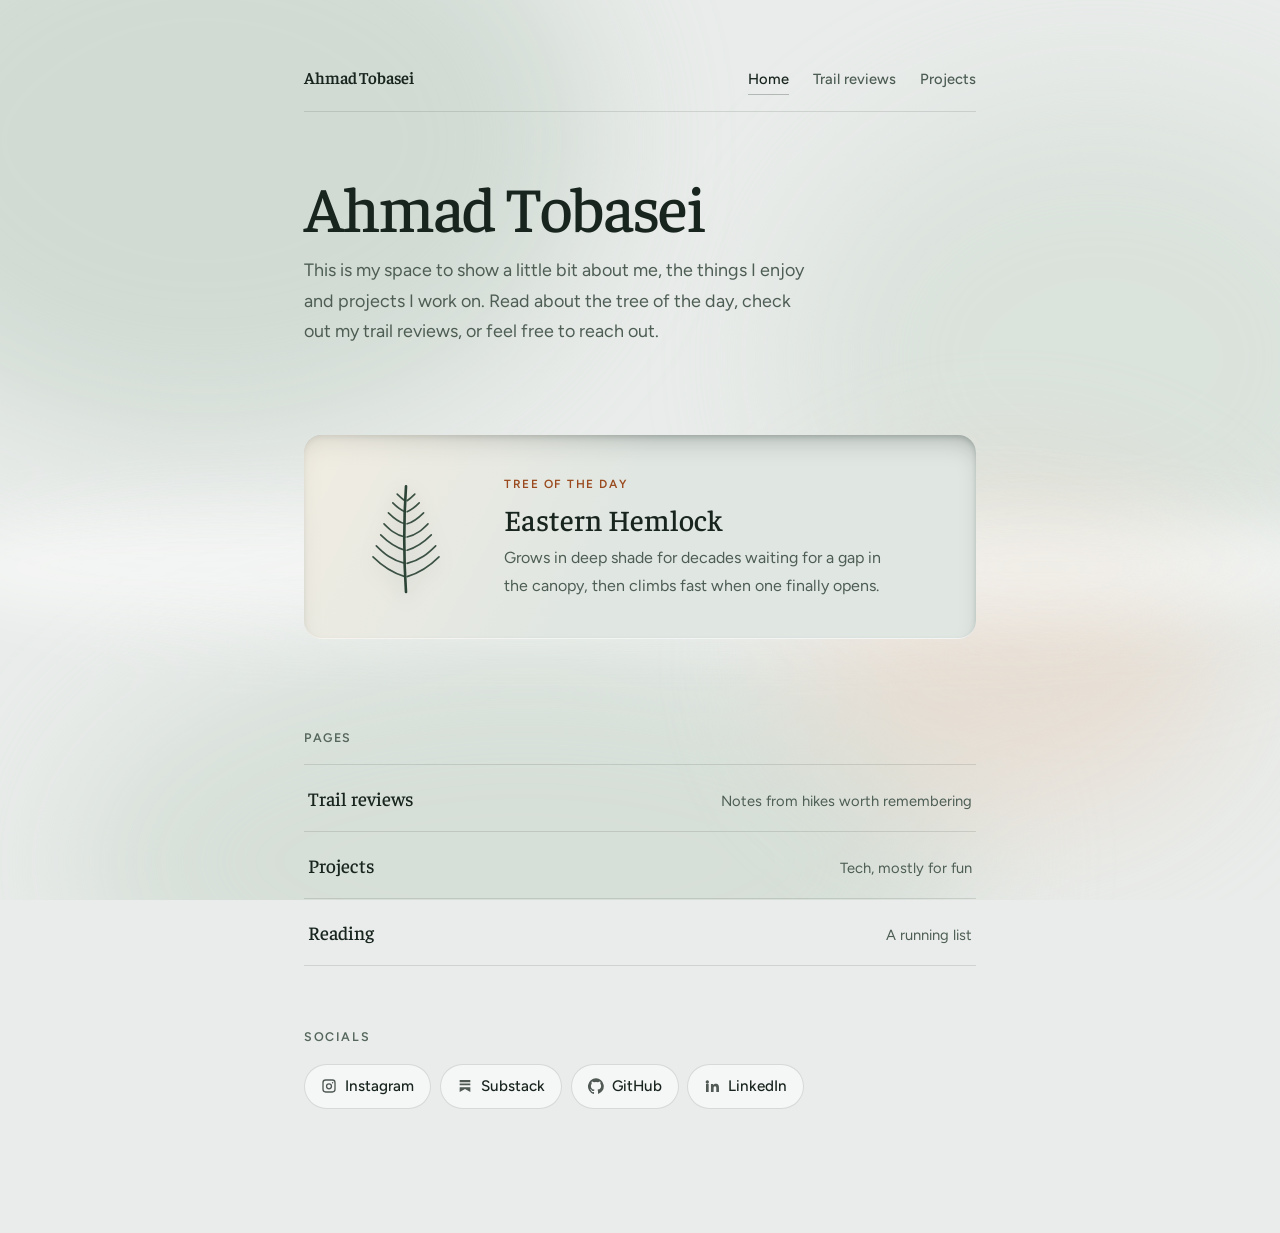
==== index.html @ 042722ea "basic structure" ====
<!DOCTYPE html>
<html lang="en">
<head>
  <meta charset="UTF-8">
  <meta name="viewport" content="width=device-width, initial-scale=1.0">
  <title>Ahmad Tobasei</title>
  <link rel="preconnect" href="https://fonts.googleapis.com">
  <link rel="preconnect" href="https://fonts.gstatic.com" crossorigin>
  <link href="https://fonts.googleapis.com/css2?family=Faustina:ital,wght@0,400;0,500;0,600;1,400&family=Figtree:wght@400;500;600&display=swap" rel="stylesheet">
  <link rel="stylesheet" href="style.css">
</head>
<!-- body class drives the current-page marker in the shared nav -->
<body class="page-home">

<!-- Atmosphere: the site's ground texture. Present on every page. -->
<div class="air" aria-hidden="true">
  <span class="w1"></span><span class="w2"></span><span class="w3"></span><span class="w4"></span>
  <span class="band"></span>
</div>

<div class="page">

  <!-- ==========================================================================
       SHARED SITE HEADER — keep in sync across pages if edited.
       This exact block also appears in trails.html and projects.html. It never
       needs to differ between pages: the current page is marked by the <body>
       class (page-home / page-trails / page-projects), not by editing here.
       ========================================================================== -->
  <header class="site-header">
    <a class="site-name" href="index.html">Ahmad Tobasei</a>
    <nav class="site-nav" aria-label="Main">
      <a href="index.html">Home</a>
      <a href="trails.html">Trail reviews</a>
      <a href="projects.html">Projects</a>
    </nav>
  </header>
  <!-- ===================== end shared site header ===================== -->

  <main>

    <!-- ===== PAGE HEADING + BIO ===== -->
    <div class="page-head">
      <h1>Ahmad Tobasei</h1>
      <!-- TODO: replace with your real bio -->
      <p class="lede">This is my space to show a little bit about me, the things I
        enjoy and projects I work on. Read about the tree of the day, check out my
        trail reviews, or feel free to reach out.</p>
    </div>

    <!-- ==========================================================================
         TREE OF THE DAY — the site's one recessed centrepiece.
         See "THE DEPTH RULE" at the top of style.css before changing this.
         ========================================================================== -->
    <section class="feature" aria-labelledby="tree-of-the-day">
      <div class="well">
        <!-- TODO: swap the frond artwork + name + note daily -->
        <svg class="well-object" viewBox="0 0 120 120" role="img" aria-label="Hemlock frond">
          <g stroke="#2c4436" stroke-linecap="round" fill="none">
            <path d="M60 110 C58 80 58 44 60 14" stroke-width="2.4"/>
            <g stroke-width="1.5" opacity=".92">
              <path d="M59 96 C46 92 38 86 30 78"/><path d="M61 96 C74 92 82 86 90 78"/>
              <path d="M59 84 C47 81 40 75 33 68"/><path d="M61 84 C73 81 80 75 87 68"/>
              <path d="M59 72 C49 69 43 64 37 58"/><path d="M61 72 C71 69 77 64 83 58"/>
              <path d="M59 60 C50 58 45 53 40 48"/><path d="M61 60 C70 58 75 53 80 48"/>
              <path d="M59 48 C52 46 48 42 44 38"/><path d="M61 48 C68 46 72 42 76 38"/>
              <path d="M59 37 C54 35 51 32 48 29"/><path d="M61 37 C66 35 69 32 72 29"/>
              <path d="M59 27 C56 25 54 23 52 21"/><path d="M61 27 C64 25 66 23 68 21"/>
            </g>
          </g>
        </svg>
        <div class="well-copy">
          <p class="feature-label">Tree of the day</p>
          <h2 class="feature-name" id="tree-of-the-day">Eastern Hemlock</h2>
          <p class="feature-note">Grows in deep shade for decades waiting for a gap
            in the canopy, then climbs fast when one finally opens.</p>
        </div>
      </div>
    </section>

    <!-- ===== PAGES ===== -->
    <section class="block">
      <h2 class="section-label">Pages</h2>
      <ul class="rows">
        <li><a href="trails.html"><span class="t">Trail reviews</span><span class="d">Notes from hikes worth remembering</span></a></li>
        <li><a href="projects.html"><span class="t">Projects</span><span class="d">Tech, mostly for fun</span></a></li>
        <li><a href="#"><span class="t">Reading</span><span class="d">A running list</span></a></li>
      </ul>
    </section>

    <!-- ===== SOCIALS ===== -->
    <section class="block">
      <h2 class="section-label">Socials</h2>
      <ul class="socials">
        <li><a href="https://www.instagram.com/ahmadtobasei/?hl=en" target="_blank" rel="noopener"><svg viewBox="0 0 24 24" aria-hidden="true"><path d="M7 2h10a5 5 0 0 1 5 5v10a5 5 0 0 1-5 5H7a5 5 0 0 1-5-5V7a5 5 0 0 1 5-5Zm0 2a3 3 0 0 0-3 3v10a3 3 0 0 0 3 3h10a3 3 0 0 0 3-3V7a3 3 0 0 0-3-3H7Zm5 3.8a4.7 4.7 0 1 1 0 9.4 4.7 4.7 0 0 1 0-9.4Zm0 2a2.7 2.7 0 1 0 0 5.4 2.7 2.7 0 0 0 0-5.4ZM17.4 6a1.1 1.1 0 1 1 0 2.2 1.1 1.1 0 0 1 0-2.2Z"/></svg>Instagram</a></li>
        <li><a href="https://substack.com/@ahmad288961" target="_blank" rel="noopener"><svg viewBox="0 0 24 24" aria-hidden="true"><path d="M4 3h16v3.2H4V3Zm0 5.4h16V11H4V8.4Zm0 5.4h16v7.2L12 16.4 4 21V13.8Z"/></svg>Substack</a></li>
        <li><a href="https://github.com/atobasei" target="_blank" rel="noopener"><svg viewBox="0 0 24 24" aria-hidden="true"><path d="M12 .5a12 12 0 0 0-3.79 23.39c.6.11.82-.26.82-.58v-2.17c-3.34.73-4.04-1.61-4.04-1.61-.55-1.39-1.34-1.76-1.34-1.76-1.09-.75.08-.73.08-.73 1.21.08 1.84 1.24 1.84 1.24 1.07 1.84 2.81 1.31 3.5 1 .11-.78.42-1.31.76-1.61-2.67-.3-5.47-1.33-5.47-5.93 0-1.31.47-2.38 1.24-3.22-.12-.3-.54-1.53.12-3.19 0 0 1.01-.32 3.3 1.23a11.5 11.5 0 0 1 6 0c2.29-1.55 3.3-1.23 3.3-1.23.66 1.66.24 2.89.12 3.19.77.84 1.24 1.91 1.24 3.22 0 4.61-2.81 5.63-5.49 5.92.43.37.81 1.1.81 2.22v3.29c0 .32.22.7.83.58A12 12 0 0 0 12 .5Z"/></svg>GitHub</a></li>
        <li><a href="https://www.linkedin.com/in/ahmad-tobasei-6745a3263/" target="_blank" rel="noopener"><svg viewBox="0 0 24 24" aria-hidden="true"><path d="M4.98 3.5a2.5 2.5 0 1 1 0 5 2.5 2.5 0 0 1 0-5ZM3 9h4v12H3V9Zm7 0h3.83v1.64h.05c.53-1 1.83-2.06 3.77-2.06 4.03 0 4.78 2.65 4.78 6.1V21h-4v-5.6c0-1.34-.02-3.06-1.86-3.06-1.87 0-2.16 1.46-2.16 2.96V21h-4V9Z"/></svg>LinkedIn</a></li>
      </ul>
    </section>

  </main>
</div>

<!-- Home-page script slot. Currently empty; this is where the daily
     tree-of-the-day rotation will live. -->
<script src="script.js"></script>
</body>
</html>
---- style.css ----
/* ==========================================================================
   AHMAD TOBASEI — SITE STYLESHEET
   One shared stylesheet for every page (index, trails, projects). Plain CSS,
   no build step; the tokens in :root are the single source of truth.

   Contents
     1.  Design tokens (:root)
     2.  Reset + base
     3.  Atmosphere — the drifting washes behind every page
     4.  Shared site header / nav
     5.  Page shell + typography
     6.  THE WELL — the recessed centrepiece (signature technique)
     7.  Link rows (home page "Pages" list)
     8.  Social pills
     9.  Card grid — trail + project cards
     10. Tags
   ==========================================================================

   ── THE DEPTH RULE ────────────────────────────────────────────────────────
   Every page gets at most ONE dimensional element: its featured centrepiece.
   That element is RECESSED, not raised — carved into the page rather than
   floating above it. The inversion is the whole signature. Everything else
   on the site stays flat or barely lifted so the recess keeps its meaning.

   How the recess is built (see section 6, `.well`):

     1. The fill is DARKER than the page ground (--color-sunk on --color-bg).
        A hole is darker than the surface it was cut into. This alone does
        about a third of the work.
     2. An inset shadow on the TOP edge only, doubled — one tight (2px blur)
        and one wide and lifted (28px blur, -14px spread). That is the near
        lip of the cavity casting down into it.
     3. A single 1px light line along the BOTTOM inside edge
        (inset 0 -1px 0 rgba(255,255,255,.85)) — the far wall catching the
        light. This line is load-bearing: delete it and the recess flattens
        into a plain grey box instantly. Do not "clean it up".
     4. A warm diagonal gradient laid over the cavity at 118deg, so it reads
        as lit from one side rather than evenly filled.
     5. Contents sit at z-index 1 above that gradient and carry their own
        small real drop-shadow, so they read as objects sitting IN the well
        rather than as artwork printed on its floor.

   To reuse this on another page: wrap the centrepiece in `.well`. Then obey
   two rules — never give `.well` a raised box-shadow, and never give any
   other element on the same page an inset shadow. The effect only reads as
   special while it is the only one on the page.
   ========================================================================== */


/* ==========================================================================
   1. DESIGN TOKENS — change the site here, not in the rules below
   ========================================================================== */
:root{

  /* ---- Colour ------------------------------------------------------------
     The three greys are a deliberate ladder and their ORDER is what makes
     depth read: sunk is darker than bg, surface is lighter than bg.
       --color-sunk     recessed  (the well floor)
       --color-bg       ground    (the page itself)
       --color-surface  raised    (cards)
     Swapping any two of these breaks the depth rule above.                 */
  --color-bg:#e9ecea;          /* cool mist — the page ground */
  --color-sunk:#e0e6e2;        /* recessed: darker than the ground */
  --color-surface:#f2f4f2;     /* raised: lighter than the ground */

  --color-ink:#18241e;         /* primary text */
  --color-ink-muted:#4d5d54;   /* secondary text, descriptions */
  --color-label:#55665c;       /* small uppercase section labels */
  --color-accent:#9a4a1e;      /* warm accent — dark enough to set type in */
  --color-deep:#0f1d17;        /* near-black, for inverted chips */

  --color-line:rgba(24,36,30,.12);         /* hairlines, card borders */
  --color-line-strong:rgba(24,36,30,.26);  /* hover borders */

  /* ---- Typography -------------------------------------------------------
     Display serif for names and titles, humanist sans for everything else. */
  --font-display:'Faustina',Georgia,'Times New Roman',serif;
  --font-body:'Figtree',system-ui,-apple-system,'Segoe UI',sans-serif;

  --text-label:.78rem;                       /* section labels */
  --text-sm:.92rem;                          /* meta, descriptions */
  --text-base:1rem;
  --text-lede:clamp(1.02rem,1.5vw,1.12rem);  /* bio / page intro */
  --text-row:1.2rem;                         /* link-row titles */
  --text-card:1.18rem;                       /* card titles */
  --text-h2:clamp(1.45rem,3.4vw,1.85rem);    /* centrepiece title */
  --text-h1:clamp(2.4rem,6.4vw,3.6rem);      /* page heading */
  --text-h1-home:clamp(2.6rem,7vw,4rem);     /* home page name, one step up */

  --tracking-label:.13em;
  --leading-body:1.7;
  --leading-tight:1.15;

  /* ---- Spacing (4px base) ---------------------------------------------- */
  --space-1:.25rem;
  --space-2:.5rem;
  --space-3:.75rem;
  --space-4:1rem;
  --space-5:1.5rem;
  --space-6:2rem;
  --space-7:3rem;
  --space-8:4rem;
  --space-section:clamp(2.75rem,7vw,3.75rem);  /* between page sections */
  --space-feature:clamp(3.5rem,9vw,5.5rem);    /* around the centrepiece */

  /* ---- Radius ----------------------------------------------------------- */
  --radius-sm:8px;
  --radius-md:12px;
  --radius-lg:18px;    /* the well */
  --radius-pill:100px;

  /* ---- Depth ------------------------------------------------------------
     --shadow-sunk is the signature and belongs to `.well` only.
     Cards use --shadow-card, which is deliberately much weaker.            */
  --shadow-sunk:
    inset 0 2px 5px rgba(15,29,23,.16),
    inset 0 14px 28px -14px rgba(15,29,23,.34),
    inset 0 -1px 0 rgba(255,255,255,.85);
  --shadow-card:
    0 1px 2px rgba(15,29,23,.05),
    0 8px 18px -12px rgba(15,29,23,.28);
  --shadow-card-hover:
    0 2px 4px rgba(15,29,23,.06),
    0 14px 26px -14px rgba(15,29,23,.36);
  --shadow-object:0 6px 10px rgba(15,29,23,.18);  /* objects inside the well */

  /* ---- Layout ----------------------------------------------------------- */
  --measure:720px;      /* reading column (home) */
  --measure-wide:1040px;/* grid pages (trails, projects) */
  --ease:.18s ease;
}


/* ==========================================================================
   2. RESET + BASE
   ========================================================================== */
*{margin:0;padding:0;box-sizing:border-box}

body{
  background:var(--color-bg);
  color:var(--color-ink);
  font-family:var(--font-body);
  font-size:17px;
  line-height:var(--leading-body);
  -webkit-font-smoothing:antialiased;
  position:relative;
}

img{max-width:100%;display:block}

:focus-visible{outline:2px solid var(--color-accent);outline-offset:3px}


/* ==========================================================================
   3. ATMOSPHERE
   Soft washes fixed behind every page. This is the site's ground texture —
   it is what carries the outdoors mood without any literal illustration.
   ========================================================================== */
.air{position:fixed;inset:0;z-index:0;pointer-events:none;overflow:hidden}
.air span{position:absolute;border-radius:50%;filter:blur(70px);opacity:.5}
.air .w1{width:60vw;height:46vw;left:-14vw;top:-12vw;background:#b9cabd}
.air .w2{width:48vw;height:40vw;right:-10vw;top:8vw;background:#cdd9cf}
.air .w3{width:70vw;height:34vw;left:6vw;bottom:-14vw;background:#c3d2c6}
.air .w4{width:34vw;height:26vw;right:4vw;bottom:6vw;background:#e6d3c2;opacity:.55}
/* one low band of standing fog */
.air .band{
  position:absolute;left:-5%;right:-5%;top:52%;height:22vh;
  background:linear-gradient(transparent,rgba(255,255,255,.75),transparent);
  filter:blur(28px);opacity:.8;
}


/* ==========================================================================
   4. SHARED SITE HEADER / NAV
   The markup for this block is identical on every page — see the comment
   above it in each HTML file. The current page is marked by the <body>
   class (page-home / page-trails / page-projects) so the block itself never
   has to differ between pages.
   ========================================================================== */
.site-header{
  display:flex;align-items:baseline;justify-content:space-between;
  gap:var(--space-4) var(--space-5);flex-wrap:wrap;
  padding-bottom:var(--space-4);
  border-bottom:1px solid var(--color-line);
  margin-bottom:var(--space-section);
}
.site-name{
  font-family:var(--font-display);
  font-size:1.05rem;font-weight:600;letter-spacing:-.005em;
  color:var(--color-ink);text-decoration:none;
}
.site-name:hover,.site-name:focus-visible{color:var(--color-accent)}

.site-nav{display:flex;flex-wrap:wrap;gap:var(--space-5)}
.site-nav a{
  font-size:var(--text-sm);font-weight:500;
  color:var(--color-ink-muted);text-decoration:none;
  padding-bottom:2px;border-bottom:1px solid transparent;
  transition:color var(--ease),border-color var(--ease);
}
.site-nav a:hover,.site-nav a:focus-visible{
  color:var(--color-accent);border-bottom-color:var(--color-accent);
}
/* current page — driven by the body class, not by editing the header block */
body.page-home     .site-nav a[href="index.html"],
body.page-trails   .site-nav a[href="trails.html"],
body.page-projects .site-nav a[href="projects.html"]{
  color:var(--color-ink);border-bottom-color:var(--color-line-strong);
}


/* ==========================================================================
   5. PAGE SHELL + TYPOGRAPHY
   ========================================================================== */
.page{
  position:relative;z-index:1;
  max-width:var(--measure);margin:0 auto;
  padding:clamp(2.5rem,7vh,4.5rem) var(--space-5) var(--space-8);
}
.page--wide{max-width:var(--measure-wide)}

.page-head{margin-bottom:var(--space-feature)}
.page-head h1{
  font-family:var(--font-display);font-weight:500;
  font-size:var(--text-h1);line-height:1.05;letter-spacing:-.018em;
}
body.page-home .page-head h1{font-size:var(--text-h1-home)}

/* bio on the home page, one-line intro on subpages */
.lede{
  margin-top:var(--space-4);max-width:46ch;
  color:var(--color-ink-muted);font-size:var(--text-lede);
}

/* small uppercase section labels — plain words, quietly set */
.section-label{
  font-family:var(--font-body);
  font-size:var(--text-label);font-weight:600;
  letter-spacing:var(--tracking-label);text-transform:uppercase;
  color:var(--color-label);margin:0 0 var(--space-4);
}

.block{margin-bottom:var(--space-section)}


/* ==========================================================================
   6. THE WELL — recessed centrepiece
   Read THE DEPTH RULE at the top of this file before changing anything here.
   ========================================================================== */
.feature{margin:var(--space-feature) 0}

.well{
  position:relative;
  background:var(--color-sunk);          /* 1. darker than the ground */
  border-radius:var(--radius-lg);
  padding:clamp(1.5rem,4vw,2.25rem);
  box-shadow:var(--shadow-sunk);         /* 2 + 3. lip shadow + lit far wall */
  display:flex;align-items:center;flex-wrap:wrap;
  gap:clamp(1.25rem,3vw,2rem);
}
/* 4. the cavity reads as lit from one side */
.well::after{
  content:"";position:absolute;inset:0;border-radius:var(--radius-lg);
  pointer-events:none;
  background:linear-gradient(118deg,rgba(255,242,226,.55) 0%,transparent 46%);
}
/* 5. contents sit above the gradient and cast their own shadow */
.well-object{
  width:132px;height:132px;flex:0 0 auto;
  position:relative;z-index:1;
  filter:drop-shadow(var(--shadow-object));
}
.well-copy{flex:1 1 250px;min-width:0;position:relative;z-index:1}

.feature-label{
  font-size:.74rem;font-weight:600;
  letter-spacing:var(--tracking-label);text-transform:uppercase;
  color:var(--color-accent);margin-bottom:var(--space-2);
}
.feature-name{
  font-family:var(--font-display);font-weight:500;
  font-size:var(--text-h2);line-height:var(--leading-tight);
  margin:0 0 var(--space-2);
}
.feature-note{color:var(--color-ink-muted);font-size:var(--text-base);max-width:40ch}


/* ==========================================================================
   7. LINK ROWS — the home page "Pages" list
   ========================================================================== */
.rows{list-style:none}
.rows a{
  display:flex;align-items:baseline;justify-content:space-between;
  gap:var(--space-5);
  padding:1.05rem var(--space-1);
  text-decoration:none;color:var(--color-ink);
  border-bottom:1px solid var(--color-line);
  transition:border-color var(--ease);
}
.rows li:first-child a{border-top:1px solid var(--color-line)}
/* the hover nudge rides on transform, not padding — padding would relayout
   the row on every frame */
.rows .t{
  font-family:var(--font-display);font-size:var(--text-row);font-weight:500;
  transition:transform var(--ease),color var(--ease);
}
.rows .d{color:var(--color-ink-muted);font-size:var(--text-sm);text-align:right}
.rows a:hover,.rows a:focus-visible{border-bottom-color:var(--color-accent)}
.rows a:hover .t,.rows a:focus-visible .t{
  color:var(--color-accent);transform:translateX(.5rem);
}


/* ==========================================================================
   8. SOCIAL PILLS
   ========================================================================== */
.socials{list-style:none;display:flex;flex-wrap:wrap;gap:.55rem}
.socials a{
  display:inline-flex;align-items:center;gap:var(--space-2);
  padding:.55rem var(--space-4);border-radius:var(--radius-pill);
  background:rgba(255,255,255,.55);
  border:1px solid rgba(24,36,30,.14);
  color:var(--color-ink);text-decoration:none;
  font-size:.95rem;font-weight:500;
  transition:background var(--ease),border-color var(--ease),color var(--ease);
}
.socials svg{width:1rem;height:1rem;fill:currentColor;opacity:.75}
.socials a:hover,.socials a:focus-visible{
  background:var(--color-deep);border-color:var(--color-deep);color:var(--color-bg);
}
.socials a:hover svg,.socials a:focus-visible svg{opacity:1}


/* ==========================================================================
   9. CARD GRID — trail cards and project cards share one treatment
   Deliberately much flatter than `.well`: a hairline, a weak shadow, and a
   2px hover lift. Nothing here should compete with the centrepiece.
   NOTE: .trail-card / .trail-card-* class names are produced by trails.js and
   .project-card / .project-card-* by projects.js — do not rename them here
   without updating those files.
   ========================================================================== */
.card-grid{display:grid;grid-template-columns:1fr;gap:var(--space-5)}
@media (min-width:560px){ .card-grid{grid-template-columns:repeat(2,1fr)} }
@media (min-width:900px){ .card-grid{grid-template-columns:repeat(3,1fr)} }

.trail-card,
.project-card{
  display:flex;flex-direction:column;
  background:var(--color-surface);
  border:1px solid var(--color-line);
  border-radius:var(--radius-md);
  overflow:hidden;
  text-decoration:none;color:inherit;
  box-shadow:var(--shadow-card);
  transition:transform var(--ease),box-shadow var(--ease),border-color var(--ease);
}
.trail-card:hover,.trail-card:focus-visible,
.project-card:hover,.project-card:focus-visible{
  transform:translateY(-2px);
  box-shadow:var(--shadow-card-hover);
  border-color:var(--color-line-strong);
}

.trail-card-image,
.project-card-image{
  width:100%;aspect-ratio:4 / 3;overflow:hidden;
  background:var(--color-sunk);
}
.trail-card-image img,
.project-card-image img{width:100%;height:100%;object-fit:cover}

/* fallback tile for a project with no preview image yet */
.project-card-placeholder{
  width:100%;height:100%;display:grid;place-content:center;
  background:linear-gradient(140deg,#dfe6e1,#eaeeea);
  font-family:var(--font-display);font-size:2.4rem;font-weight:500;
  color:var(--color-label);
}

.trail-card-body,
.project-card-body{
  padding:1.1rem 1.25rem 1.25rem;
  display:flex;flex-direction:column;gap:var(--space-1);
}
.trail-card-name,
.project-card-name{
  font-family:var(--font-display);font-weight:500;
  font-size:var(--text-card);line-height:1.25;
  letter-spacing:normal;text-transform:none;color:var(--color-ink);
  margin:0;
}
.trail-card-location,
.project-card-desc{color:var(--color-ink-muted);font-size:var(--text-sm)}
.project-card-desc{margin-top:var(--space-1)}

.trail-card-date,
.project-card-link{
  margin-top:var(--space-2);
  color:var(--color-ink-muted);font-size:.78rem;
}
.project-card-link{color:var(--color-accent);font-weight:600}


/* ==========================================================================
   10. TAGS
   "gsmnp" gets its own fill because it recurs often enough to be worth
   spotting at a glance — see renderTags() in trails.js.
   ========================================================================== */
.trail-tags,
.project-tags{display:flex;flex-wrap:wrap;gap:var(--space-1);margin-top:var(--space-2)}
.tag{
  display:inline-flex;align-items:center;
  background:var(--color-bg);color:var(--color-ink-muted);
  border-radius:var(--radius-pill);
  padding:.2rem .6rem;
  font-size:.72rem;font-weight:500;
}
.tag--gsmnp{background:var(--color-accent);color:var(--color-bg)}


/* ==========================================================================
   11. RESPONSIVE
   ========================================================================== */
@media (max-width:520px){
  .site-header{gap:var(--space-3)}
  .site-nav{gap:var(--space-4)}
  .well-object{width:104px;height:104px}
  .rows a{gap:var(--space-3)}
}

@media (prefers-reduced-motion:reduce){
  *{transition:none !important}
}
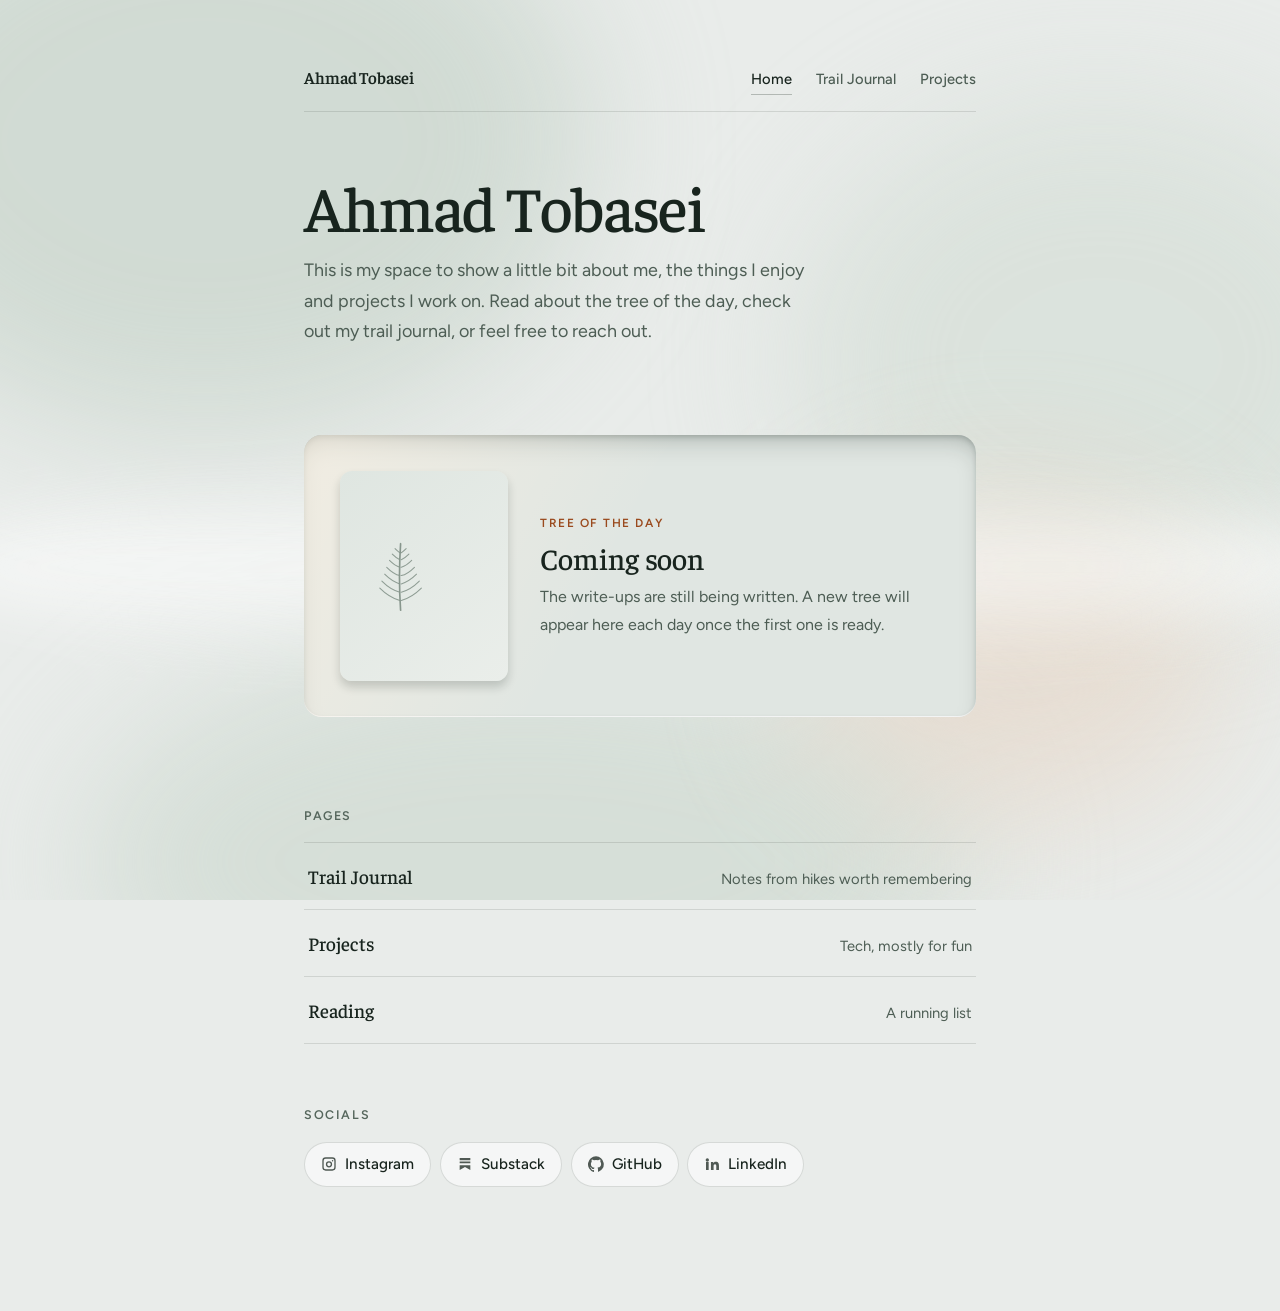
==== commit 6490cc50: "trail journal and basic projects page" ====
--- a/index.html
+++ b/index.html
@@ -30,7 +30,7 @@
     <a class="site-name" href="index.html">Ahmad Tobasei</a>
     <nav class="site-nav" aria-label="Main">
       <a href="index.html">Home</a>
-      <a href="trails.html">Trail reviews</a>
+      <a href="trails.html">Trail Journal</a>
       <a href="projects.html">Projects</a>
     </nav>
   </header>
@@ -44,44 +44,52 @@
       <!-- TODO: replace with your real bio -->
       <p class="lede">This is my space to show a little bit about me, the things I
         enjoy and projects I work on. Read about the tree of the day, check out my
-        trail reviews, or feel free to reach out.</p>
+        trail journal, or feel free to reach out.</p>
     </div>
 
     <!-- ==========================================================================
          TREE OF THE DAY — the site's one recessed centrepiece.
          See "THE DEPTH RULE" at the top of style.css before changing this.
+
+         Rendered by trees.js from the entries in trees-data.js. The species
+         rotates once per calendar day at local midnight, and only entries
+         with a written `description` are eligible — so nothing here is edited
+         to change the tree. Add write-ups in trees-data.js instead.
+
+         The id must stay "tree-of-the-day-module": trees.js looks it up by it.
          ========================================================================== -->
     <section class="feature" aria-labelledby="tree-of-the-day">
-      <div class="well">
-        <!-- TODO: swap the frond artwork + name + note daily -->
-        <svg class="well-object" viewBox="0 0 120 120" role="img" aria-label="Hemlock frond">
-          <g stroke="#2c4436" stroke-linecap="round" fill="none">
-            <path d="M60 110 C58 80 58 44 60 14" stroke-width="2.4"/>
-            <g stroke-width="1.5" opacity=".92">
-              <path d="M59 96 C46 92 38 86 30 78"/><path d="M61 96 C74 92 82 86 90 78"/>
-              <path d="M59 84 C47 81 40 75 33 68"/><path d="M61 84 C73 81 80 75 87 68"/>
-              <path d="M59 72 C49 69 43 64 37 58"/><path d="M61 72 C71 69 77 64 83 58"/>
-              <path d="M59 60 C50 58 45 53 40 48"/><path d="M61 60 C70 58 75 53 80 48"/>
-              <path d="M59 48 C52 46 48 42 44 38"/><path d="M61 48 C68 46 72 42 76 38"/>
-              <path d="M59 37 C54 35 51 32 48 29"/><path d="M61 37 C66 35 69 32 72 29"/>
-              <path d="M59 27 C56 25 54 23 52 21"/><path d="M61 27 C64 25 66 23 68 21"/>
-            </g>
-          </g>
-        </svg>
-        <div class="well-copy">
-          <p class="feature-label">Tree of the day</p>
-          <h2 class="feature-name" id="tree-of-the-day">Eastern Hemlock</h2>
-          <p class="feature-note">Grows in deep shade for decades waiting for a gap
-            in the canopy, then climbs fast when one finally opens.</p>
-        </div>
+      <div class="well" id="tree-of-the-day-module">
+        <!-- JS-rendered. While no entry has a description written yet this
+             falls back to a "coming soon" state rather than vanishing, since
+             the well is what gives the home page its centrepiece. -->
       </div>
     </section>
+
+    <!-- Stand-in artwork for a tree whose image.src is still empty. Cloned
+         into the image frame by trees.js; swap the drawing here to change it. -->
+    <template id="tree-placeholder-art">
+      <svg viewBox="0 0 120 120" aria-hidden="true">
+        <g stroke="#2c4436" stroke-linecap="round" fill="none">
+          <path d="M60 110 C58 80 58 44 60 14" stroke-width="2.4"/>
+          <g stroke-width="1.5" opacity=".92">
+            <path d="M59 96 C46 92 38 86 30 78"/><path d="M61 96 C74 92 82 86 90 78"/>
+            <path d="M59 84 C47 81 40 75 33 68"/><path d="M61 84 C73 81 80 75 87 68"/>
+            <path d="M59 72 C49 69 43 64 37 58"/><path d="M61 72 C71 69 77 64 83 58"/>
+            <path d="M59 60 C50 58 45 53 40 48"/><path d="M61 60 C70 58 75 53 80 48"/>
+            <path d="M59 48 C52 46 48 42 44 38"/><path d="M61 48 C68 46 72 42 76 38"/>
+            <path d="M59 37 C54 35 51 32 48 29"/><path d="M61 37 C66 35 69 32 72 29"/>
+            <path d="M59 27 C56 25 54 23 52 21"/><path d="M61 27 C64 25 66 23 68 21"/>
+          </g>
+        </g>
+      </svg>
+    </template>
 
     <!-- ===== PAGES ===== -->
     <section class="block">
       <h2 class="section-label">Pages</h2>
       <ul class="rows">
-        <li><a href="trails.html"><span class="t">Trail reviews</span><span class="d">Notes from hikes worth remembering</span></a></li>
+        <li><a href="trails.html"><span class="t">Trail Journal</span><span class="d">Notes from hikes worth remembering</span></a></li>
         <li><a href="projects.html"><span class="t">Projects</span><span class="d">Tech, mostly for fun</span></a></li>
         <li><a href="#"><span class="t">Reading</span><span class="d">A running list</span></a></li>
       </ul>
@@ -101,8 +109,11 @@
   </main>
 </div>
 
-<!-- Home-page script slot. Currently empty; this is where the daily
-     tree-of-the-day rotation will live. -->
+<!-- Tree data — add write-ups here to put a species into rotation -->
+<script src="trees-data.js"></script>
+<!-- Picks the day's tree and renders the module above -->
+<script src="trees.js"></script>
+<!-- General home-page script slot -->
 <script src="script.js"></script>
 </body>
 </html>
--- a/style.css
+++ b/style.css
@@ -9,11 +9,13 @@
      3.  Atmosphere — the drifting washes behind every page
      4.  Shared site header / nav
      5.  Page shell + typography
-     6.  THE WELL — the recessed centrepiece (signature technique)
+     6.  THE WELL — the recessed centrepiece + tree-of-the-day module
      7.  Link rows (home page "Pages" list)
      8.  Social pills
-     9.  Card grid — trail + project cards
-     10. Tags
+     9.  Row lists — trail rows + project rows
+     10. Trail review — a single hike's page
+     11. Tags
+     12. Responsive
    ==========================================================================
 
    ── THE DEPTH RULE ────────────────────────────────────────────────────────
@@ -57,7 +59,7 @@
      depth read: sunk is darker than bg, surface is lighter than bg.
        --color-sunk     recessed  (the well floor)
        --color-bg       ground    (the page itself)
-       --color-surface  raised    (cards)
+       --color-surface  raised    (trail rows)
      Swapping any two of these breaks the depth rule above.                 */
   --color-bg:#e9ecea;          /* cool mist — the page ground */
   --color-sunk:#e0e6e2;        /* recessed: darker than the ground */
@@ -69,7 +71,7 @@
   --color-accent:#9a4a1e;      /* warm accent — dark enough to set type in */
   --color-deep:#0f1d17;        /* near-black, for inverted chips */
 
-  --color-line:rgba(24,36,30,.12);         /* hairlines, card borders */
+  --color-line:rgba(24,36,30,.12);         /* hairlines, row borders */
   --color-line-strong:rgba(24,36,30,.26);  /* hover borders */
 
   /* ---- Typography -------------------------------------------------------
@@ -82,7 +84,7 @@
   --text-base:1rem;
   --text-lede:clamp(1.02rem,1.5vw,1.12rem);  /* bio / page intro */
   --text-row:1.2rem;                         /* link-row titles */
-  --text-card:1.18rem;                       /* card titles */
+  --text-card:1.18rem;                       /* trail + project row titles */
   --text-h2:clamp(1.45rem,3.4vw,1.85rem);    /* centrepiece title */
   --text-h1:clamp(2.4rem,6.4vw,3.6rem);      /* page heading */
   --text-h1-home:clamp(2.6rem,7vw,4rem);     /* home page name, one step up */
@@ -111,7 +113,7 @@
 
   /* ---- Depth ------------------------------------------------------------
      --shadow-sunk is the signature and belongs to `.well` only.
-     Cards use --shadow-card, which is deliberately much weaker.            */
+     Trail rows use --shadow-card, which is deliberately much weaker.       */
   --shadow-sunk:
     inset 0 2px 5px rgba(15,29,23,.16),
     inset 0 14px 28px -14px rgba(15,29,23,.34),
@@ -126,7 +128,7 @@
 
   /* ---- Layout ----------------------------------------------------------- */
   --measure:720px;      /* reading column (home) */
-  --measure-wide:1040px;/* grid pages (trails, projects) */
+  --measure-wide:1040px;/* list pages (trails, projects) */
   --ease:.18s ease;
 }
 
@@ -265,12 +267,51 @@
   background:linear-gradient(118deg,rgba(255,242,226,.55) 0%,transparent 46%);
 }
 /* 5. contents sit above the gradient and cast their own shadow */
-.well-object{
-  width:132px;height:132px;flex:0 0 auto;
+.well-copy{flex:1 1 280px;min-width:0;position:relative;z-index:1}
+
+/* ---- The image frame — the raised object inside the recess ---------------
+   This is the second layer of the module: the well is carved INTO the page,
+   and the photo frame sits UP out of the well's floor. That contrast is the
+   whole depth effect, and it is why this frame gets a real cast shadow while
+   the flatter trail/project rows elsewhere get almost none. Do not give this
+   an inset shadow — per THE DEPTH RULE, the well must stay the only recess. */
+.tree-figure{
   position:relative;z-index:1;
-  filter:drop-shadow(var(--shadow-object));
-}
-.well-copy{flex:1 1 250px;min-width:0;position:relative;z-index:1}
+  flex:0 0 clamp(150px,28%,220px);
+  border-radius:var(--radius-md);
+  overflow:hidden;
+  background:linear-gradient(140deg,#dfe6e1,#eaeeea);
+  box-shadow:var(--shadow-object);
+}
+/* portrait 4:5 — trees are tall. Sets the frame's height from its width, so
+   the frame keeps its proportions no matter how long the write-up runs. */
+.tree-figure::before{content:"";display:block;padding-top:125%}
+.tree-figure img{
+  position:absolute;inset:0;
+  width:100%;height:100%;object-fit:cover;
+}
+
+/* Drawn stand-in shown until an entry has a real photo. Deliberately not a
+   grey box: it keeps the same frame, shadow and proportions a photo will get,
+   so the module looks finished rather than broken while photos are missing. */
+.tree-figure__placeholder{
+  position:absolute;inset:0;
+  display:grid;place-content:center;
+}
+.tree-figure__placeholder svg{
+  width:64%;max-width:130px;height:auto;
+  opacity:.5;
+}
+
+/* Photo credit — small, over the bottom of the image, never competing with
+   the copy. Only rendered when there is both a photo and a credit string. */
+.tree-figure__credit{
+  position:absolute;left:0;right:0;bottom:0;
+  padding:1.25rem .65rem .5rem;
+  font-size:.66rem;line-height:1.35;
+  color:rgba(255,255,255,.94);
+  background:linear-gradient(transparent,rgba(15,29,23,.78));
+}
 
 .feature-label{
   font-size:.74rem;font-weight:600;
@@ -282,7 +323,30 @@
   font-size:var(--text-h2);line-height:var(--leading-tight);
   margin:0 0 var(--space-2);
 }
-.feature-note{color:var(--color-ink-muted);font-size:var(--text-base);max-width:40ch}
+.feature-note{color:var(--color-ink-muted);font-size:var(--text-base);max-width:46ch}
+.feature-note + .feature-note{margin-top:var(--space-3)}  /* multi-paragraph write-ups */
+
+/* scientific name — italic, secondary, sits directly under the common name */
+.tree-sci{
+  font-family:var(--font-display);font-style:italic;
+  font-size:var(--text-base);color:var(--color-ink-muted);
+  margin:0 0 var(--space-3);
+}
+
+/* fun fact — marked off by an accent rule rather than another box, so it
+   stays inside the well instead of reading as a second card */
+.tree-fact{
+  margin-top:var(--space-5);
+  padding-left:var(--space-4);
+  border-left:2px solid var(--color-accent);
+  max-width:46ch;
+}
+.tree-fact__label{
+  font-size:.72rem;font-weight:600;
+  letter-spacing:var(--tracking-label);text-transform:uppercase;
+  color:var(--color-accent);margin-bottom:var(--space-1);
+}
+.tree-fact__text{color:var(--color-ink-muted);font-size:var(--text-sm)}
 
 
 /* ==========================================================================
@@ -332,20 +396,23 @@
 
 
 /* ==========================================================================
-   9. CARD GRID — trail cards and project cards share one treatment
-   Deliberately much flatter than `.well`: a hairline, a weak shadow, and a
-   2px hover lift. Nothing here should compete with the centrepiece.
-   NOTE: .trail-card / .trail-card-* class names are produced by trails.js and
-   .project-card / .project-card-* by projects.js — do not rename them here
+   9. ROW LISTS — trail rows and project rows
+   Both pages list one full-width horizontal row per entry, stacked
+   vertically; neither is a card grid. Both stay deliberately flatter than
+   `.well` so nothing competes with the centrepiece — trail rows get a
+   hairline, a weak shadow and a 2px hover lift; project rows are flatter
+   still (hairline + a background shift on hover, no resting shadow).
+   NOTE: .trail-row / .trail-row-* class names are produced by trails.js and
+   .project-row / .project-row-* by projects.js — do not rename them here
    without updating those files.
    ========================================================================== */
-.card-grid{display:grid;grid-template-columns:1fr;gap:var(--space-5)}
-@media (min-width:560px){ .card-grid{grid-template-columns:repeat(2,1fr)} }
-@media (min-width:900px){ .card-grid{grid-template-columns:repeat(3,1fr)} }
-
-.trail-card,
-.project-card{
-  display:flex;flex-direction:column;
+.trail-list,
+.project-list{display:flex;flex-direction:column;gap:var(--space-4)}
+
+
+/* ---- Trail rows: image on one side, the hike's info stacked beside it ---- */
+.trail-row{
+  display:flex;align-items:stretch;
   background:var(--color-surface);
   border:1px solid var(--color-line);
   border-radius:var(--radius-md);
@@ -354,60 +421,183 @@
   box-shadow:var(--shadow-card);
   transition:transform var(--ease),box-shadow var(--ease),border-color var(--ease);
 }
-.trail-card:hover,.trail-card:focus-visible,
-.project-card:hover,.project-card:focus-visible{
+.trail-row:hover,.trail-row:focus-visible{
   transform:translateY(-2px);
   box-shadow:var(--shadow-card-hover);
   border-color:var(--color-line-strong);
 }
 
-.trail-card-image,
-.project-card-image{
-  width:100%;aspect-ratio:4 / 3;overflow:hidden;
+/* Fixed width, so every thumbnail lines up down the page. The ::before sets
+   a 4:3 floor on the height; if the info column runs taller than that, the
+   image stretches to match rather than leaving a gap beside it. Either way
+   object-fit:cover keeps the crop consistent. */
+.trail-row-image{
+  position:relative;
+  flex:0 0 clamp(140px,24vw,260px);
+  align-self:stretch;overflow:hidden;
   background:var(--color-sunk);
 }
-.trail-card-image img,
-.project-card-image img{width:100%;height:100%;object-fit:cover}
-
-/* fallback tile for a project with no preview image yet */
-.project-card-placeholder{
-  width:100%;height:100%;display:grid;place-content:center;
-  background:linear-gradient(140deg,#dfe6e1,#eaeeea);
-  font-family:var(--font-display);font-size:2.4rem;font-weight:500;
-  color:var(--color-label);
-}
-
-.trail-card-body,
-.project-card-body{
-  padding:1.1rem 1.25rem 1.25rem;
-  display:flex;flex-direction:column;gap:var(--space-1);
-}
-.trail-card-name,
-.project-card-name{
+.trail-row-image::before{content:"";display:block;padding-top:75%}
+.trail-row-image img{
+  position:absolute;inset:0;
+  width:100%;height:100%;object-fit:cover;
+}
+
+.trail-row-body{
+  flex:1 1 auto;min-width:0;
+  display:flex;flex-direction:column;justify-content:center;
+  gap:var(--space-1);
+  padding:var(--space-4) clamp(1rem,2.5vw,1.5rem);
+}
+.trail-row-name{
   font-family:var(--font-display);font-weight:500;
   font-size:var(--text-card);line-height:1.25;
   letter-spacing:normal;text-transform:none;color:var(--color-ink);
   margin:0;
 }
-.trail-card-location,
-.project-card-desc{color:var(--color-ink-muted);font-size:var(--text-sm)}
-.project-card-desc{margin-top:var(--space-1)}
-
-.trail-card-date,
-.project-card-link{
+.trail-row-location{color:var(--color-ink-muted);font-size:var(--text-sm)}
+.trail-row-date{
   margin-top:var(--space-2);
   color:var(--color-ink-muted);font-size:.78rem;
 }
-.project-card-link{color:var(--color-accent);font-weight:600}
-
-
-/* ==========================================================================
-   10. TAGS
+
+
+/* ---- Project rows: title over description, whole row links to the repo ----
+   Flatter than the trail rows on purpose — a secondary page's list, not a
+   showcase. No resting shadow; hover is a background shift and a 1px lift. */
+.project-row{
+  display:block;
+  padding:var(--space-4) clamp(1rem,2.5vw,1.5rem);
+  border:1px solid var(--color-line);
+  border-radius:var(--radius-md);
+  background:transparent;
+  text-decoration:none;color:inherit;
+  transition:background var(--ease),border-color var(--ease),transform var(--ease);
+}
+.project-row:hover,.project-row:focus-visible{
+  background:var(--color-surface);
+  border-color:var(--color-line-strong);
+  transform:translateY(-1px);
+}
+.project-row-title{
+  font-family:var(--font-display);font-weight:500;
+  font-size:var(--text-card);line-height:1.25;
+  letter-spacing:normal;text-transform:none;color:var(--color-ink);
+  margin:0;
+}
+/* Every project row opens GitHub in a new tab, so each one is marked. Done
+   in CSS rather than markup so projects.js stays content-only. */
+.project-row-title::after{
+  content:"\2197";
+  font-family:var(--font-body);font-size:.8em;
+  margin-left:.35em;color:var(--color-label);
+  transition:color var(--ease);
+}
+.project-row:hover .project-row-title::after,
+.project-row:focus-visible .project-row-title::after{color:var(--color-accent)}
+
+.project-row-desc{
+  margin-top:var(--space-2);max-width:72ch;
+  color:var(--color-ink-muted);font-size:var(--text-sm);
+}
+
+
+/* ==========================================================================
+   10. TRAIL REVIEW — a single hike's page (trail-review.html)
+   Markup comes from trail-review.js.
+
+   DELIBERATELY FLAT — no well, no raised panels, no shadows on the photos.
+   These pages are a journal, not a trail guide: the writing is the point, and
+   the photographs carry the visual weight. THE DEPTH RULE allows at most one
+   dimensional element per page; this page uses none, on purpose. Resist
+   adding a recessed stats panel — it would make the numbers the centrepiece
+   of a page whose whole purpose is the opposite.
+   ========================================================================== */
+
+/* back to the index, above the hike */
+.back-link{
+  display:inline-block;margin-bottom:var(--space-6);
+  color:var(--color-ink-muted);font-size:var(--text-sm);font-weight:500;
+  text-decoration:none;
+  transition:color var(--ease),transform var(--ease);
+}
+.back-link::before{content:"\2190";margin-right:.45em}
+.back-link:hover,.back-link:focus-visible{
+  color:var(--color-accent);transform:translateX(-.2rem);
+}
+
+/* The page opens on the place, then talks about it. Full width of the
+   reading column, 3:2 — a landscape crop suits a summit shot. */
+.trail-review__lead{
+  margin:0 0 var(--space-6);
+  border-radius:var(--radius-md);overflow:hidden;
+  background:var(--color-sunk);
+  aspect-ratio:3 / 2;
+}
+.trail-review__lead img{width:100%;height:100%;object-fit:cover}
+
+.trail-review__head{margin-bottom:var(--space-6)}
+.trail-review__name{
+  font-family:var(--font-display);font-weight:500;
+  font-size:var(--text-h1);line-height:1.05;letter-spacing:-.018em;
+  margin:0;
+}
+
+/* location · date · mileage — one quiet line. Mileage is the only stat on
+   the page and it belongs here, inline, not in a panel of its own. */
+.trail-review__meta{
+  margin-top:var(--space-3);
+  color:var(--color-ink-muted);font-size:var(--text-sm);
+}
+.trail-review__sep{margin:0 .5em;opacity:.5}
+
+/* the write-up — the reason the page exists */
+.trail-review__para{
+  max-width:64ch;
+  font-size:var(--text-lede);
+  color:var(--color-ink);
+}
+.trail-review__para + .trail-review__para{margin-top:var(--space-4)}
+
+/* Gallery: full-width photos stacked down the page, so each shot gets room
+   to land rather than being shrunk into a grid. */
+.trail-gallery{
+  margin-top:var(--space-section);
+  display:flex;flex-direction:column;gap:var(--space-6);
+}
+.trail-photo{
+  margin:0;
+  border-radius:var(--radius-md);overflow:hidden;
+  background:var(--color-sunk);
+}
+.trail-photo img{width:100%;height:auto;display:block}
+/* Captions are optional per photo — nothing renders when absent. */
+.trail-photo__caption{
+  padding:var(--space-3) var(--space-1) 0;
+  color:var(--color-ink-muted);font-size:var(--text-sm);
+  max-width:64ch;
+}
+
+/* not-found state: a mistyped id, or a hike removed from the data file */
+.trail-review__back{
+  display:inline-block;margin-top:var(--space-5);
+  color:var(--color-accent);font-weight:600;font-size:var(--text-sm);
+  text-decoration:none;
+  border-bottom:1px solid transparent;
+  transition:border-color var(--ease);
+}
+.trail-review__back:hover,.trail-review__back:focus-visible{
+  border-bottom-color:var(--color-accent);
+}
+
+
+/* ==========================================================================
+   11. TAGS
    "gsmnp" gets its own fill because it recurs often enough to be worth
-   spotting at a glance — see renderTags() in trails.js.
-   ========================================================================== */
-.trail-tags,
-.project-tags{display:flex;flex-wrap:wrap;gap:var(--space-1);margin-top:var(--space-2)}
+   spotting at a glance — see renderTags() in trails.js and makeTags() in
+   trail-review.js.
+   ========================================================================== */
+.trail-tags{display:flex;flex-wrap:wrap;gap:var(--space-1);margin-top:var(--space-2)}
 .tag{
   display:inline-flex;align-items:center;
   background:var(--color-bg);color:var(--color-ink-muted);
@@ -419,12 +609,29 @@
 
 
 /* ==========================================================================
-   11. RESPONSIVE
-   ========================================================================== */
+   12. RESPONSIVE
+   ========================================================================== */
+/* A true side-by-side trail row gets too cramped on a narrow screen — the
+   info column ends up a few words wide — so the image goes back on top. */
+@media (max-width:640px){
+  .trail-row{flex-direction:column}
+  .trail-row-image{flex:0 0 auto;width:100%}
+  .trail-row-image::before{padding-top:60%}   /* wider crop when full-bleed */
+  .trail-row-body{justify-content:flex-start}
+}
+
+/* Below this the well's two columns get too narrow to be worth keeping side
+   by side, so the image frame goes full width above the copy. `.well` already
+   wraps; this just stops the frame collapsing to a sliver first. */
+@media (max-width:560px){
+  .tree-figure{flex:1 1 100%}
+  .tree-figure::before{padding-top:72%}   /* landscape crop when full-width */
+  .tree-figure__placeholder svg{width:34%}
+}
+
 @media (max-width:520px){
   .site-header{gap:var(--space-3)}
   .site-nav{gap:var(--space-4)}
-  .well-object{width:104px;height:104px}
   .rows a{gap:var(--space-3)}
 }
 
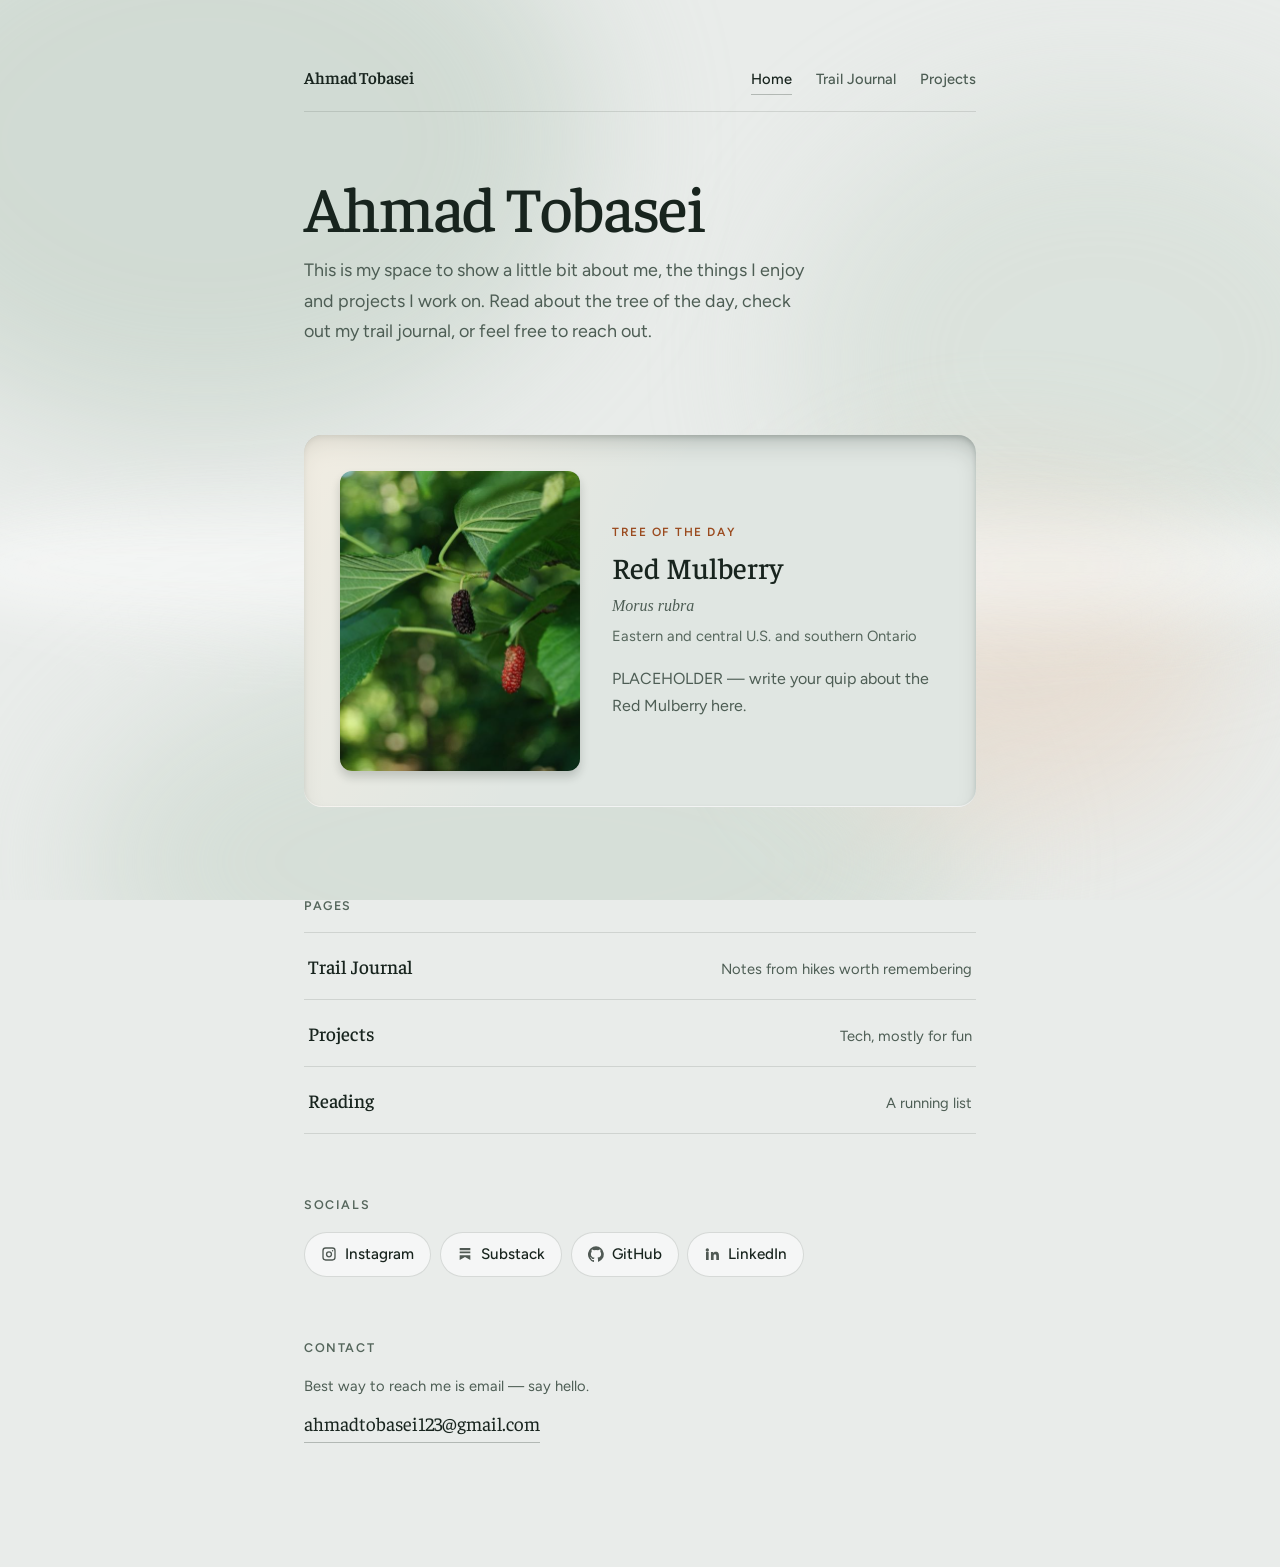
==== commit 6ada5d5c: "contact section, project description, and repo cleanup Add a Contact block to the home page. The add" ====
--- a/index.html
+++ b/index.html
@@ -106,6 +106,27 @@
       </ul>
     </section>
 
+    <!-- ==========================================================================
+         CONTACT
+         The email address is deliberately NOT written out here. Spam harvesters
+         scrape raw HTML with a regex for the usual address shape — whether the
+         match sits in a link href or in plain text makes no difference to them,
+         so writing it out either way would offer no protection at all.
+
+         Instead the two halves ride in data- attributes and script.js joins
+         them on load into a real clickable link. A regex over this source
+         finds no address, because there isn't one — not even in this comment.
+
+         The visible text below is the no-JS fallback: still perfectly readable
+         to a person, still awkward for a scraper. Do not "tidy" it into a
+         normal address — that would undo the whole point.
+         ========================================================================== -->
+    <section class="block">
+      <h2 class="section-label">Contact</h2>
+      <p class="contact-line">Best way to reach me is email — say hello.</p>
+      <a class="contact-email" data-u="ahmadtobasei123" data-d="gmail.com">ahmadtobasei123 [at] gmail [dot] com</a>
+    </section>
+
   </main>
 </div>
 
--- a/style.css
+++ b/style.css
@@ -11,6 +11,7 @@
      5.  Page shell + typography
      6.  THE WELL — the recessed centrepiece + tree-of-the-day module
      7.  Link rows (home page "Pages" list)
+     7b. Contact (home page email)
      8.  Social pills
      9.  Row lists — trail rows + project rows
      10. Trail review — a single hike's page
@@ -277,7 +278,11 @@
    an inset shadow — per THE DEPTH RULE, the well must stay the only recess. */
 .tree-figure{
   position:relative;z-index:1;
-  flex:0 0 clamp(150px,28%,220px);
+  /* ~40% of the well. Big enough to carry a photograph, but NOT full width:
+     the floor has to stay visible around it or the photo stops reading as an
+     object sitting in the recess and starts reading as the recess's surface,
+     which throws away the effect the whole module is built on. */
+  flex:0 0 clamp(180px,40%,280px);
   border-radius:var(--radius-md);
   overflow:hidden;
   background:linear-gradient(140deg,#dfe6e1,#eaeeea);
@@ -330,23 +335,15 @@
 .tree-sci{
   font-family:var(--font-display);font-style:italic;
   font-size:var(--text-base);color:var(--color-ink-muted);
-  margin:0 0 var(--space-3);
-}
-
-/* fun fact — marked off by an accent rule rather than another box, so it
-   stays inside the well instead of reading as a second card */
-.tree-fact{
-  margin-top:var(--space-5);
-  padding-left:var(--space-4);
-  border-left:2px solid var(--color-accent);
-  max-width:46ch;
-}
-.tree-fact__label{
-  font-size:.72rem;font-weight:600;
-  letter-spacing:var(--tracking-label);text-transform:uppercase;
-  color:var(--color-accent);margin-bottom:var(--space-1);
-}
-.tree-fact__text{color:var(--color-ink-muted);font-size:var(--text-sm)}
+  margin:0;
+}
+
+/* where it grows — quieter than the scientific name, and the last line of the
+   naming block before the write-up starts */
+.tree-range{
+  margin:var(--space-1) 0 var(--space-4);
+  font-size:var(--text-sm);color:var(--color-label);
+}
 
 
 /* ==========================================================================
@@ -372,6 +369,30 @@
 .rows a:hover,.rows a:focus-visible{border-bottom-color:var(--color-accent)}
 .rows a:hover .t,.rows a:focus-visible .t{
   color:var(--color-accent);transform:translateX(.5rem);
+}
+
+
+/* ==========================================================================
+   7b. CONTACT
+   The address itself is assembled by script.js — see the comment above the
+   contact block in index.html before changing the markup.
+   ========================================================================== */
+.contact-line{
+  color:var(--color-ink-muted);font-size:var(--text-sm);
+  margin-bottom:var(--space-2);
+}
+.contact-email{
+  display:inline-block;
+  font-family:var(--font-display);font-size:var(--text-row);
+  color:var(--color-ink);text-decoration:none;
+  padding-bottom:2px;
+  border-bottom:1px solid var(--color-line-strong);
+  transition:color var(--ease),border-color var(--ease);
+  /* long addresses shouldn't blow out the layout on a narrow screen */
+  max-width:100%;overflow-wrap:anywhere;
+}
+.contact-email:hover,.contact-email:focus-visible{
+  color:var(--color-accent);border-bottom-color:var(--color-accent);
 }
 
 
@@ -622,8 +643,10 @@
 
 /* Below this the well's two columns get too narrow to be worth keeping side
    by side, so the image frame goes full width above the copy. `.well` already
-   wraps; this just stops the frame collapsing to a sliver first. */
-@media (max-width:560px){
+   wraps; this just stops the frame collapsing to a sliver first.
+   Raised from 560px when the figure grew to 40%: a wider figure squeezes the
+   copy column into a few words per line sooner than a narrow one did. */
+@media (max-width:620px){
   .tree-figure{flex:1 1 100%}
   .tree-figure::before{padding-top:72%}   /* landscape crop when full-width */
   .tree-figure__placeholder svg{width:34%}
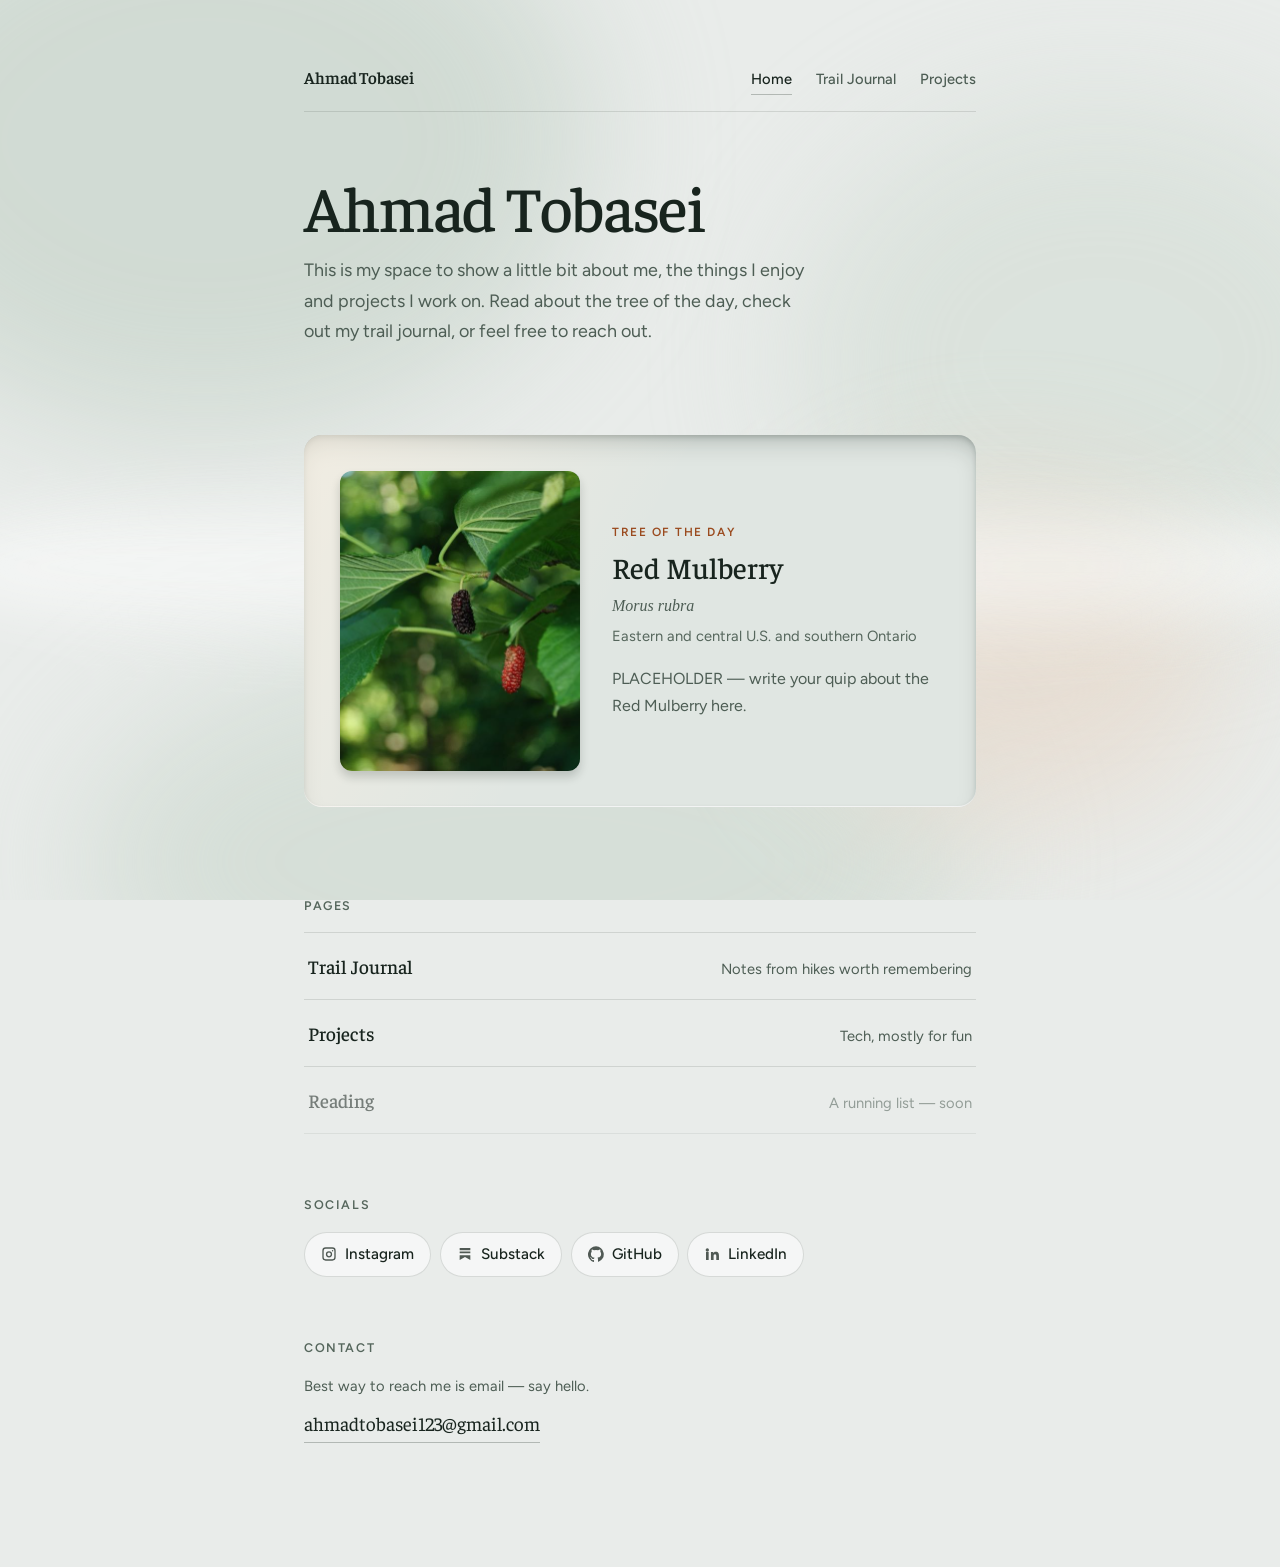
==== commit 75121a20: "link previews, favicon, and stop linking to pages that aren't there Add description, Open Graph and " ====
--- a/index.html
+++ b/index.html
@@ -4,6 +4,24 @@
   <meta charset="UTF-8">
   <meta name="viewport" content="width=device-width, initial-scale=1.0">
   <title>Ahmad Tobasei</title>
+  <meta name="description" content="Ahmad Tobasei’s personal site — a tree of the day, notes from hikes worth remembering, and side projects.">
+  <link rel="canonical" href="https://atobasei.github.io/ahmad-personal-site/">
+  <link rel="icon" href="favicon.svg" type="image/svg+xml">
+
+  <!-- Link preview. The site’s main entry point is a URL pasted into a job
+       application or a message, so these decide what that paste looks like.
+       og:image must be an ABSOLUTE url — relative paths are ignored by most
+       scrapers. Update the base url here if the site ever moves domain. -->
+  <meta property="og:type" content="website">
+  <meta property="og:site_name" content="Ahmad Tobasei">
+  <meta property="og:title" content="Ahmad Tobasei">
+  <meta property="og:description" content="Ahmad Tobasei’s personal site — a tree of the day, notes from hikes worth remembering, and side projects.">
+  <meta property="og:url" content="https://atobasei.github.io/ahmad-personal-site/">
+  <meta property="og:image" content="https://atobasei.github.io/ahmad-personal-site/images/og-card.jpg">
+  <meta property="og:image:width" content="1200">
+  <meta property="og:image:height" content="630">
+  <meta name="twitter:card" content="summary_large_image">
+
   <link rel="preconnect" href="https://fonts.googleapis.com">
   <link rel="preconnect" href="https://fonts.gstatic.com" crossorigin>
   <link href="https://fonts.googleapis.com/css2?family=Faustina:ital,wght@0,400;0,500;0,600;1,400&family=Figtree:wght@400;500;600&display=swap" rel="stylesheet">
@@ -91,7 +109,11 @@
       <ul class="rows">
         <li><a href="trails.html"><span class="t">Trail Journal</span><span class="d">Notes from hikes worth remembering</span></a></li>
         <li><a href="projects.html"><span class="t">Projects</span><span class="d">Tech, mostly for fun</span></a></li>
-        <li><a href="#"><span class="t">Reading</span><span class="d">A running list</span></a></li>
+        <!-- Not a link until the page exists. A link pointing nowhere on a
+             live site is worse than an honest "soon" — it looks broken rather
+             than planned. Swap this span for an anchor to reading.html once
+             the page is built. -->
+        <li><span class="row-soon"><span class="t">Reading</span><span class="d">A running list — soon</span></span></li>
       </ul>
     </section>
 
--- a/style.css
+++ b/style.css
@@ -366,6 +366,16 @@
   transition:transform var(--ease),color var(--ease);
 }
 .rows .d{color:var(--color-ink-muted);font-size:var(--text-sm);text-align:right}
+/* A row for a page that doesn't exist yet — same shape as a link row, but
+   inert and dimmed, so it reads as planned rather than broken. */
+.rows .row-soon{
+  display:flex;align-items:baseline;justify-content:space-between;
+  gap:var(--space-5);
+  padding:1.05rem var(--space-1);
+  color:var(--color-ink);
+  border-bottom:1px solid var(--color-line);
+  opacity:.55;cursor:default;
+}
 .rows a:hover,.rows a:focus-visible{border-bottom-color:var(--color-accent)}
 .rows a:hover .t,.rows a:focus-visible .t{
   color:var(--color-accent);transform:translateX(.5rem);
@@ -522,6 +532,20 @@
   color:var(--color-ink-muted);font-size:var(--text-sm);
 }
 
+/* A project whose repo a visitor can't open (private). Same shape, but inert:
+   no hover, no arrow, and a quiet note saying why there's nothing to click. */
+.project-row--nolink{cursor:default}
+.project-row--nolink:hover{
+  background:transparent;border-color:var(--color-line);transform:none;
+}
+.project-row--nolink .project-row-title::after{content:none}
+.project-row-note{
+  margin-top:var(--space-2);
+  font-size:.72rem;font-weight:600;
+  letter-spacing:var(--tracking-label);text-transform:uppercase;
+  color:var(--color-label);
+}
+
 
 /* ==========================================================================
    10. TRAIL REVIEW — a single hike's page (trail-review.html)
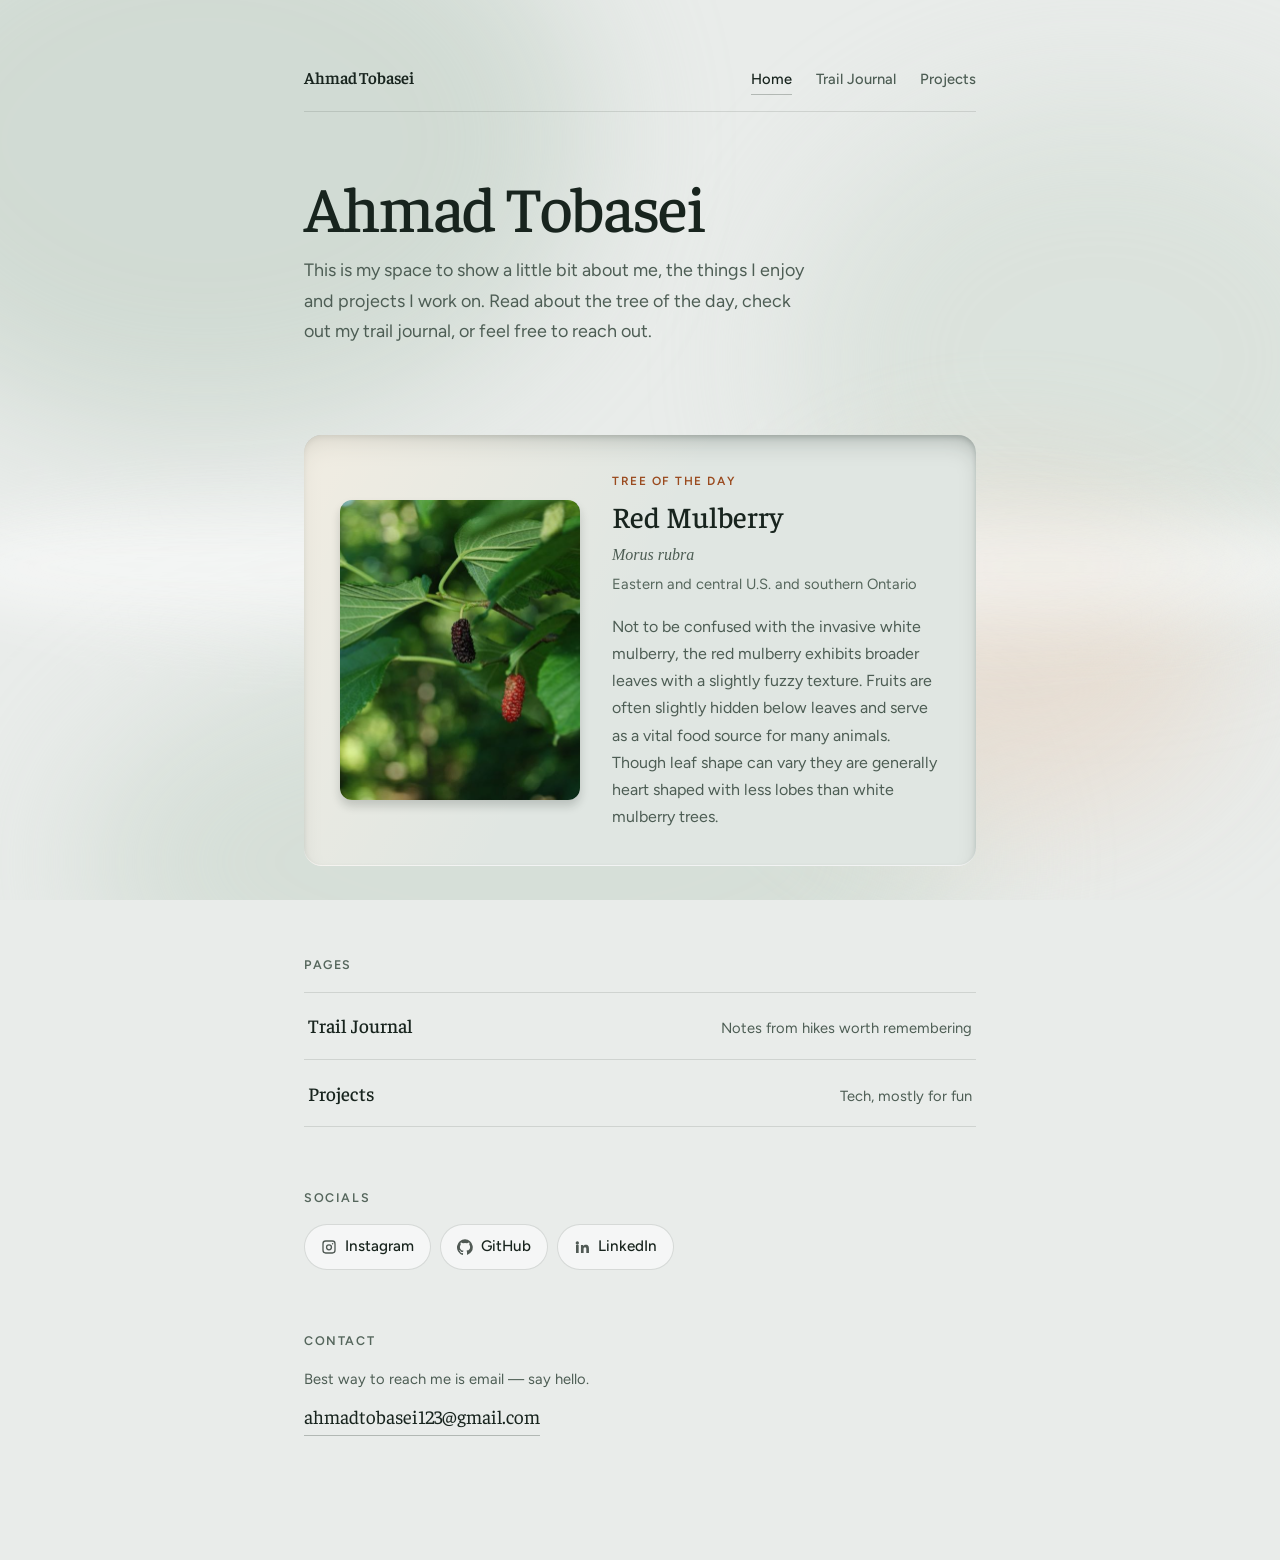
==== commit bb9877a5: "removed unneccary features for now" ====
--- a/index.html
+++ b/index.html
@@ -109,11 +109,12 @@
       <ul class="rows">
         <li><a href="trails.html"><span class="t">Trail Journal</span><span class="d">Notes from hikes worth remembering</span></a></li>
         <li><a href="projects.html"><span class="t">Projects</span><span class="d">Tech, mostly for fun</span></a></li>
-        <!-- Not a link until the page exists. A link pointing nowhere on a
-             live site is worse than an honest "soon" — it looks broken rather
-             than planned. Swap this span for an anchor to reading.html once
-             the page is built. -->
+        <!-- Reading is hidden for now. When it comes back: as a span, not an
+             anchor, until reading.html actually exists — a link pointing
+             nowhere on a live site looks broken rather than planned. Then
+             swap the span for an anchor once the page is built.
         <li><span class="row-soon"><span class="t">Reading</span><span class="d">A running list — soon</span></span></li>
+        -->
       </ul>
     </section>
 
@@ -122,7 +123,9 @@
       <h2 class="section-label">Socials</h2>
       <ul class="socials">
         <li><a href="https://www.instagram.com/ahmadtobasei/?hl=en" target="_blank" rel="noopener"><svg viewBox="0 0 24 24" aria-hidden="true"><path d="M7 2h10a5 5 0 0 1 5 5v10a5 5 0 0 1-5 5H7a5 5 0 0 1-5-5V7a5 5 0 0 1 5-5Zm0 2a3 3 0 0 0-3 3v10a3 3 0 0 0 3 3h10a3 3 0 0 0 3-3V7a3 3 0 0 0-3-3H7Zm5 3.8a4.7 4.7 0 1 1 0 9.4 4.7 4.7 0 0 1 0-9.4Zm0 2a2.7 2.7 0 1 0 0 5.4 2.7 2.7 0 0 0 0-5.4ZM17.4 6a1.1 1.1 0 1 1 0 2.2 1.1 1.1 0 0 1 0-2.2Z"/></svg>Instagram</a></li>
+        <!-- Substack hidden for now — uncomment to bring it back.
         <li><a href="https://substack.com/@ahmad288961" target="_blank" rel="noopener"><svg viewBox="0 0 24 24" aria-hidden="true"><path d="M4 3h16v3.2H4V3Zm0 5.4h16V11H4V8.4Zm0 5.4h16v7.2L12 16.4 4 21V13.8Z"/></svg>Substack</a></li>
+        -->
         <li><a href="https://github.com/atobasei" target="_blank" rel="noopener"><svg viewBox="0 0 24 24" aria-hidden="true"><path d="M12 .5a12 12 0 0 0-3.79 23.39c.6.11.82-.26.82-.58v-2.17c-3.34.73-4.04-1.61-4.04-1.61-.55-1.39-1.34-1.76-1.34-1.76-1.09-.75.08-.73.08-.73 1.21.08 1.84 1.24 1.84 1.24 1.07 1.84 2.81 1.31 3.5 1 .11-.78.42-1.31.76-1.61-2.67-.3-5.47-1.33-5.47-5.93 0-1.31.47-2.38 1.24-3.22-.12-.3-.54-1.53.12-3.19 0 0 1.01-.32 3.3 1.23a11.5 11.5 0 0 1 6 0c2.29-1.55 3.3-1.23 3.3-1.23.66 1.66.24 2.89.12 3.19.77.84 1.24 1.91 1.24 3.22 0 4.61-2.81 5.63-5.49 5.92.43.37.81 1.1.81 2.22v3.29c0 .32.22.7.83.58A12 12 0 0 0 12 .5Z"/></svg>GitHub</a></li>
         <li><a href="https://www.linkedin.com/in/ahmad-tobasei-6745a3263/" target="_blank" rel="noopener"><svg viewBox="0 0 24 24" aria-hidden="true"><path d="M4.98 3.5a2.5 2.5 0 1 1 0 5 2.5 2.5 0 0 1 0-5ZM3 9h4v12H3V9Zm7 0h3.83v1.64h.05c.53-1 1.83-2.06 3.77-2.06 4.03 0 4.78 2.65 4.78 6.1V21h-4v-5.6c0-1.34-.02-3.06-1.86-3.06-1.87 0-2.16 1.46-2.16 2.96V21h-4V9Z"/></svg>LinkedIn</a></li>
       </ul>
@@ -130,23 +133,19 @@
 
     <!-- ==========================================================================
          CONTACT
-         The email address is deliberately NOT written out here. Spam harvesters
-         scrape raw HTML with a regex for the usual address shape — whether the
-         match sits in a link href or in plain text makes no difference to them,
-         so writing it out either way would offer no protection at all.
+         A plain link, on purpose. This was briefly assembled in JS to keep the
+         address out of the page source, but that only ever defeated the most
+         naive scrapers, and it meant the fallback text showed whenever the
+         script hadn't loaded yet — which looked broken.
 
-         Instead the two halves ride in data- attributes and script.js joins
-         them on load into a real clickable link. A regex over this source
-         finds no address, because there isn't one — not even in this comment.
-
-         The visible text below is the no-JS fallback: still perfectly readable
-         to a person, still awkward for a scraper. Do not "tidy" it into a
-         normal address — that would undo the whole point.
+         Reliability won. Anyone harvesting this page gets the address; Gmail's
+         spam filtering is the actual defence, and the address is already
+         public on the commits in this repo anyway.
          ========================================================================== -->
     <section class="block">
       <h2 class="section-label">Contact</h2>
       <p class="contact-line">Best way to reach me is email — say hello.</p>
-      <a class="contact-email" data-u="ahmadtobasei123" data-d="gmail.com">ahmadtobasei123 [at] gmail [dot] com</a>
+      <a class="contact-email" href="mailto:ahmadtobasei123@gmail.com">ahmadtobasei123@gmail.com</a>
     </section>
 
   </main>
--- a/style.css
+++ b/style.css
@@ -571,16 +571,6 @@
   color:var(--color-accent);transform:translateX(-.2rem);
 }
 
-/* The page opens on the place, then talks about it. Full width of the
-   reading column, 3:2 — a landscape crop suits a summit shot. */
-.trail-review__lead{
-  margin:0 0 var(--space-6);
-  border-radius:var(--radius-md);overflow:hidden;
-  background:var(--color-sunk);
-  aspect-ratio:3 / 2;
-}
-.trail-review__lead img{width:100%;height:100%;object-fit:cover}
-
 .trail-review__head{margin-bottom:var(--space-6)}
 .trail-review__name{
   font-family:var(--font-display);font-weight:500;
@@ -604,23 +594,29 @@
 }
 .trail-review__para + .trail-review__para{margin-top:var(--space-4)}
 
-/* Gallery: full-width photos stacked down the page, so each shot gets room
-   to land rather than being shrunk into a grid. */
+/* Gallery: below the write-up, preview first, in two columns so a hike with
+   a lot of photos doesn't become a wall of full-width images (one column on
+   phones — see RESPONSIVE). Natural aspect ratio, so portraits aren't
+   cropped; rows align to the top, so a landscape beside a portrait just
+   leaves space under the shorter one. */
 .trail-gallery{
   margin-top:var(--space-section);
-  display:flex;flex-direction:column;gap:var(--space-6);
-}
-.trail-photo{
-  margin:0;
-  border-radius:var(--radius-md);overflow:hidden;
+  display:grid;grid-template-columns:repeat(2,minmax(0,1fr));
+  gap:var(--space-6) var(--space-5);
+  align-items:start;
+}
+.trail-photo{margin:0}
+/* Rounding lives on the image, not the figure, so a caption sits on the
+   page rather than inside a grey rounded box. */
+.trail-photo img{
+  width:100%;height:auto;display:block;
+  border-radius:var(--radius-md);
   background:var(--color-sunk);
 }
-.trail-photo img{width:100%;height:auto;display:block}
 /* Captions are optional per photo — nothing renders when absent. */
 .trail-photo__caption{
-  padding:var(--space-3) var(--space-1) 0;
+  padding:var(--space-2) 0 0;
   color:var(--color-ink-muted);font-size:var(--text-sm);
-  max-width:64ch;
 }
 
 /* not-found state: a mistyped id, or a hike removed from the data file */
@@ -663,6 +659,8 @@
   .trail-row-image{flex:0 0 auto;width:100%}
   .trail-row-image::before{padding-top:60%}   /* wider crop when full-bleed */
   .trail-row-body{justify-content:flex-start}
+  /* hike page photos: two columns would be thumbnail-sized here */
+  .trail-gallery{grid-template-columns:1fr}
 }
 
 /* Below this the well's two columns get too narrow to be worth keeping side
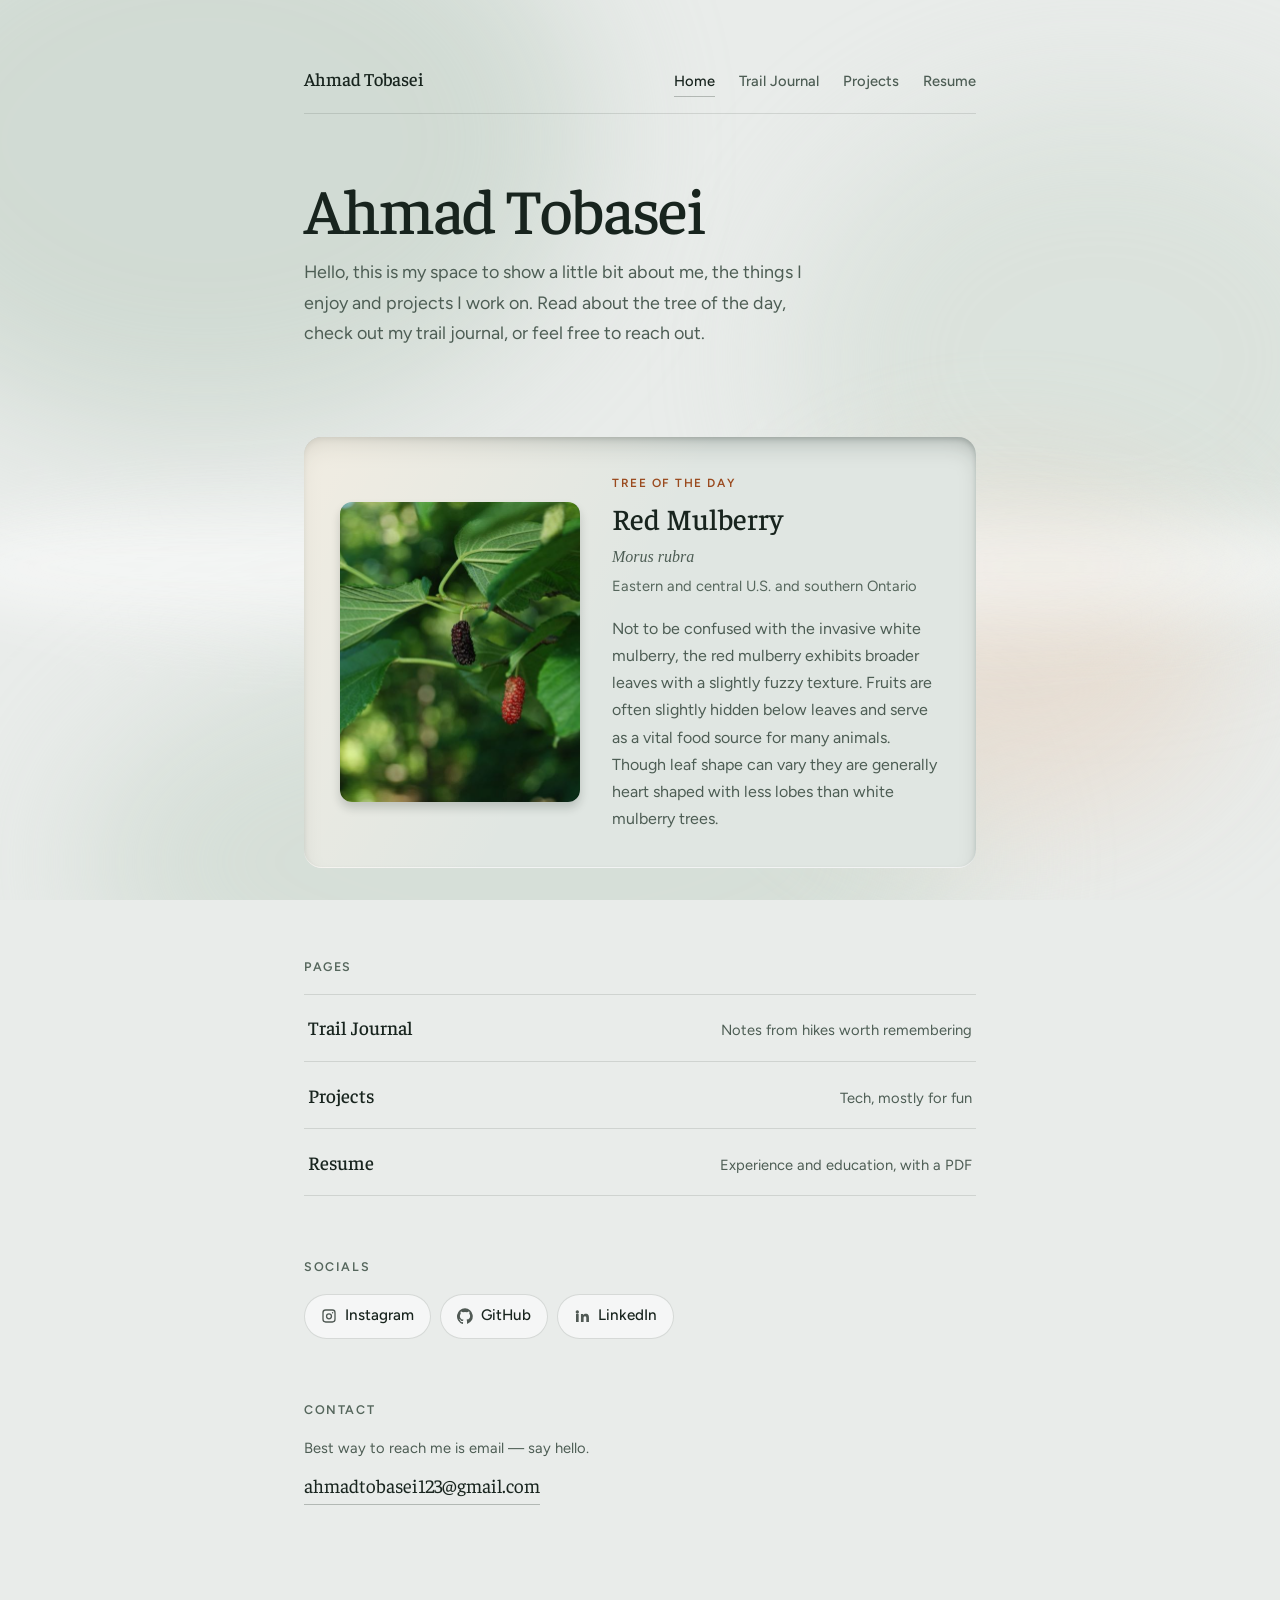
==== commit b5453d8d: "resume" ====
--- a/index.html
+++ b/index.html
@@ -42,7 +42,8 @@
        SHARED SITE HEADER — keep in sync across pages if edited.
        This exact block also appears in trails.html and projects.html. It never
        needs to differ between pages: the current page is marked by the <body>
-       class (page-home / page-trails / page-projects), not by editing here.
+       class (page-home / page-trails / page-projects /
+       page-resume), not by editing here.
        ========================================================================== -->
   <header class="site-header">
     <a class="site-name" href="index.html">Ahmad Tobasei</a>
@@ -50,6 +51,7 @@
       <a href="index.html">Home</a>
       <a href="trails.html">Trail Journal</a>
       <a href="projects.html">Projects</a>
+      <a href="resume.html">Resume</a>
     </nav>
   </header>
   <!-- ===================== end shared site header ===================== -->
@@ -60,7 +62,7 @@
     <div class="page-head">
       <h1>Ahmad Tobasei</h1>
       <!-- TODO: replace with your real bio -->
-      <p class="lede">This is my space to show a little bit about me, the things I
+      <p class="lede">Hello, this is my space to show a little bit about me, the things I
         enjoy and projects I work on. Read about the tree of the day, check out my
         trail journal, or feel free to reach out.</p>
     </div>
@@ -109,6 +111,7 @@
       <ul class="rows">
         <li><a href="trails.html"><span class="t">Trail Journal</span><span class="d">Notes from hikes worth remembering</span></a></li>
         <li><a href="projects.html"><span class="t">Projects</span><span class="d">Tech, mostly for fun</span></a></li>
+        <li><a href="resume.html"><span class="t">Resume</span><span class="d">Experience and education, with a PDF</span></a></li>
         <!-- Reading is hidden for now. When it comes back: as a span, not an
              anchor, until reading.html actually exists — a link pointing
              nowhere on a live site looks broken rather than planned. Then
--- a/style.css
+++ b/style.css
@@ -15,6 +15,7 @@
      8.  Social pills
      9.  Row lists — trail rows + project rows
      10. Trail review — a single hike's page
+     10b. Resume
      11. Tags
      12. Responsive
    ==========================================================================
@@ -187,9 +188,12 @@
   border-bottom:1px solid var(--color-line);
   margin-bottom:var(--space-section);
 }
+/* Size and weight come from the wordmark in concepts/concept-01-well.html:
+   a touch larger than the body scale, and lighter rather than bolder, so the
+   bar reads calm instead of heavy. Don't "tidy" these back down. */
 .site-name{
   font-family:var(--font-display);
-  font-size:1.05rem;font-weight:600;letter-spacing:-.005em;
+  font-size:1.15rem;font-weight:500;letter-spacing:-.005em;
   color:var(--color-ink);text-decoration:none;
 }
 .site-name:hover,.site-name:focus-visible{color:var(--color-accent)}
@@ -207,7 +211,8 @@
 /* current page — driven by the body class, not by editing the header block */
 body.page-home     .site-nav a[href="index.html"],
 body.page-trails   .site-nav a[href="trails.html"],
-body.page-projects .site-nav a[href="projects.html"]{
+body.page-projects .site-nav a[href="projects.html"],
+body.page-resume   .site-nav a[href="resume.html"]{
   color:var(--color-ink);border-bottom-color:var(--color-line-strong);
 }
 
@@ -633,6 +638,71 @@
 
 
 /* ==========================================================================
+   10b. RESUME (resume.html)
+   Markup comes from resume.js. Deliberately flat — like the hike pages, no
+   well, no raised panels. Mirrors the paper resume's structure (label rule,
+   title left / date right, bullets) in the site's own type.
+   ========================================================================== */
+.resume-head{margin-bottom:var(--space-section)}
+.resume-contact{margin-top:var(--space-3);color:var(--color-ink-muted);font-size:var(--text-sm)}
+.resume-contact a{color:inherit;text-decoration:none;border-bottom:1px solid var(--color-line-strong);transition:color var(--ease),border-color var(--ease)}
+.resume-contact a:hover,.resume-contact a:focus-visible{color:var(--color-accent);border-bottom-color:var(--color-accent)}
+
+/* the two PDF actions — the only buttons on the site, so kept plain: a pill
+   outline, and the primary one filled with the deep ink like a hovered social */
+.resume-actions{display:flex;flex-wrap:wrap;gap:var(--space-3);margin-top:var(--space-5)}
+.resume-button{
+  display:inline-flex;align-items:center;
+  padding:.55rem var(--space-5);border-radius:var(--radius-pill);
+  border:1px solid var(--color-line-strong);
+  color:var(--color-ink);text-decoration:none;
+  font-size:.95rem;font-weight:500;
+  transition:background var(--ease),border-color var(--ease),color var(--ease);
+}
+.resume-button:hover,.resume-button:focus-visible{border-color:var(--color-accent);color:var(--color-accent)}
+.resume-button--primary{background:var(--color-deep);border-color:var(--color-deep);color:var(--color-bg)}
+.resume-button--primary:hover,.resume-button--primary:focus-visible{
+  background:var(--color-accent);border-color:var(--color-accent);color:var(--color-bg);
+}
+
+.resume-section{margin-bottom:var(--space-section)}
+/* the section label gets a hairline under it, like the paper resume's rule */
+.resume-section .section-label{
+  padding-bottom:var(--space-2);border-bottom:1px solid var(--color-line);
+}
+.resume-item + .resume-item{margin-top:var(--space-5)}
+
+/* title left, date/place right — stacks on narrow screens (see §12) */
+.resume-line{
+  display:flex;justify-content:space-between;align-items:baseline;
+  gap:var(--space-2) var(--space-4);flex-wrap:wrap;
+}
+.resume-line--title .resume-line__left{
+  font-family:var(--font-display);font-weight:500;font-size:var(--text-card);
+  color:var(--color-ink);
+}
+.resume-line--sub{color:var(--color-ink-muted);font-size:var(--text-sm);font-style:italic}
+.resume-line__right{color:var(--color-ink-muted);font-size:var(--text-sm);white-space:nowrap}
+/* a project's tech stack sits beside its name, quieter */
+.resume-stack{color:var(--color-ink-muted);font-size:var(--text-sm);font-style:italic}
+
+.resume-bullets{
+  margin-top:var(--space-2);padding-left:1.15rem;
+  color:var(--color-ink-muted);font-size:var(--text-sm);
+}
+.resume-bullets li + li{margin-top:var(--space-1)}
+.resume-bullets li::marker{color:var(--color-label)}
+
+.resume-skills{
+  display:grid;grid-template-columns:max-content 1fr;
+  gap:var(--space-2) var(--space-4);font-size:var(--text-sm);
+}
+.resume-skills dt{font-weight:600;color:var(--color-ink)}
+.resume-skills dd{color:var(--color-ink-muted)}
+.resume-text{color:var(--color-ink-muted);font-size:var(--text-sm)}
+
+
+/* ==========================================================================
    11. TAGS
    "gsmnp" gets its own fill because it recurs often enough to be worth
    spotting at a glance — see renderTags() in trails.js and makeTags() in
@@ -652,6 +722,14 @@
 /* ==========================================================================
    12. RESPONSIVE
    ========================================================================== */
+/* Resume: on a phone the right-hand dates/places drop under their titles,
+   and the skills list goes to one column. */
+@media (max-width:560px){
+  .resume-line__right{white-space:normal}
+  .resume-skills{grid-template-columns:1fr;gap:0 var(--space-4)}
+  .resume-skills dd{margin-bottom:var(--space-2)}
+}
+
 /* A true side-by-side trail row gets too cramped on a narrow screen — the
    info column ends up a few words wide — so the image goes back on top. */
 @media (max-width:640px){
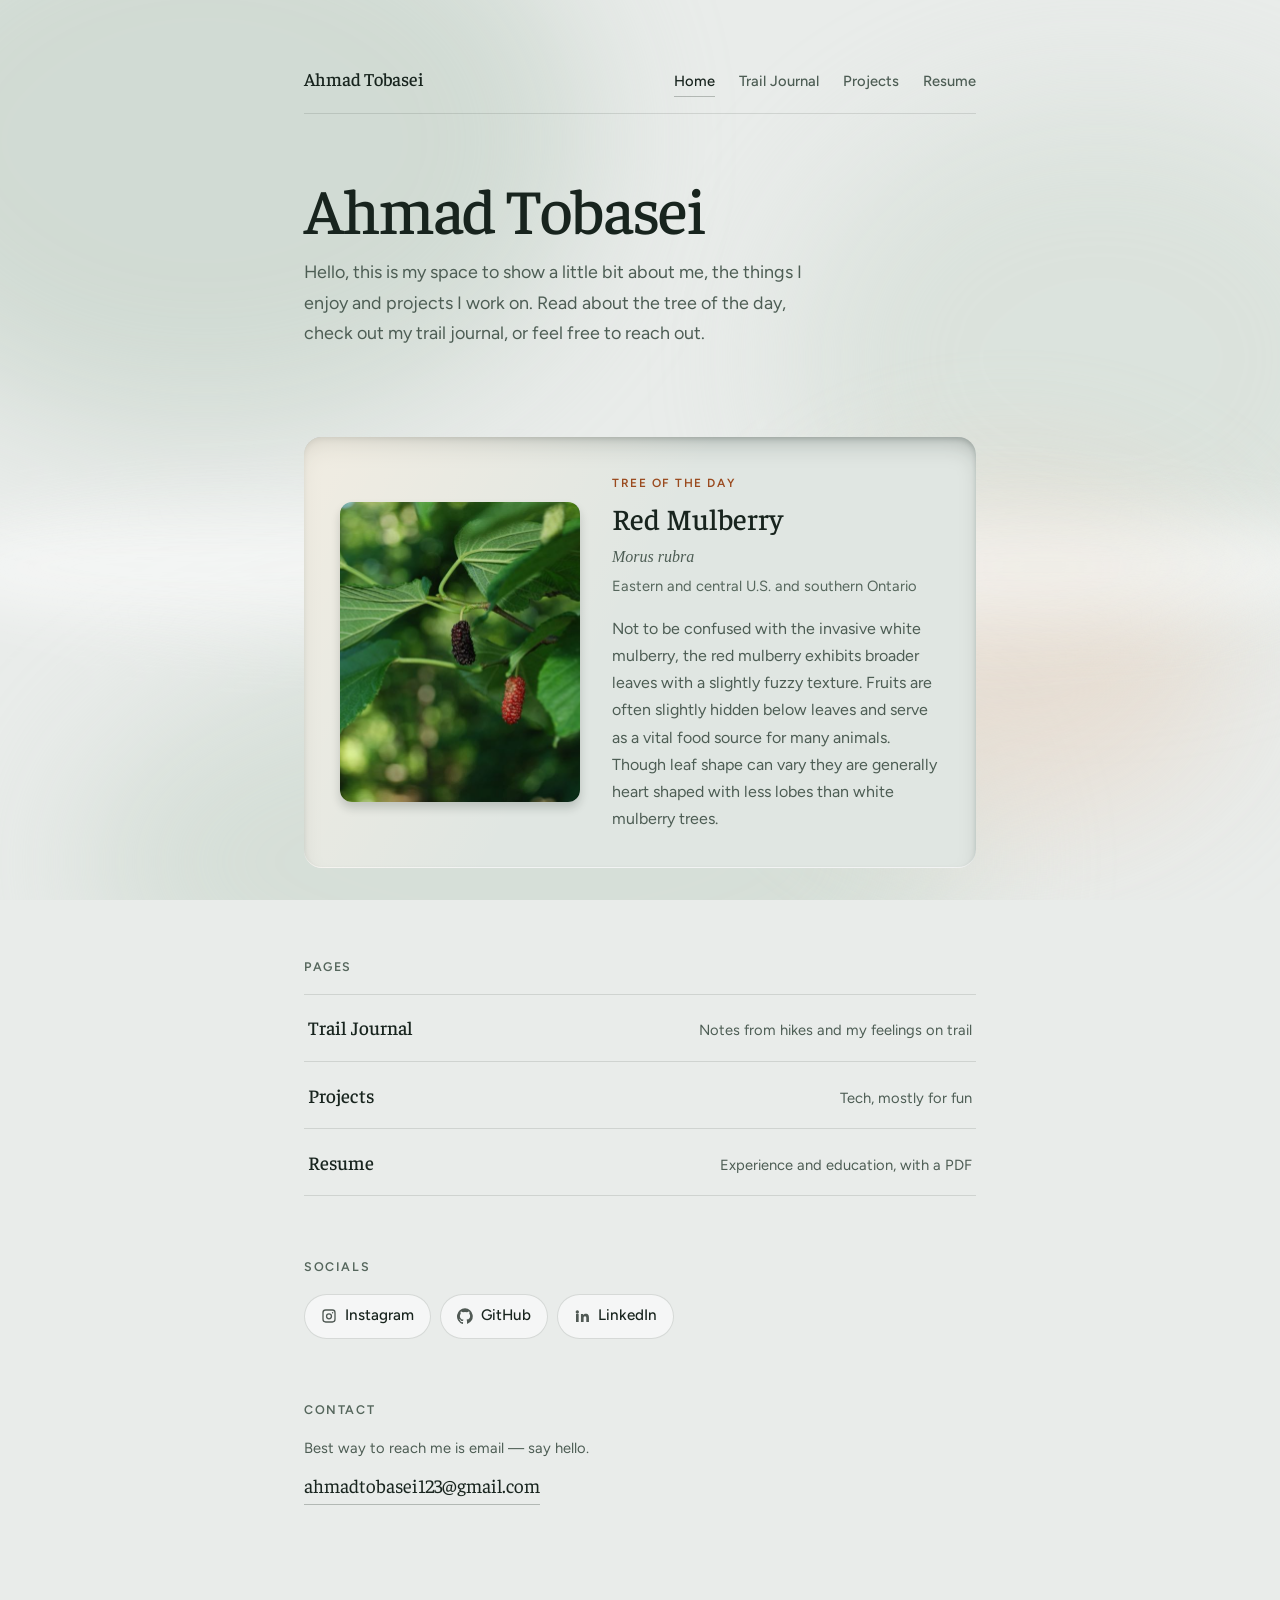
==== commit 2f9d70ad: "minor word changes" ====
--- a/index.html
+++ b/index.html
@@ -109,7 +109,7 @@
     <section class="block">
       <h2 class="section-label">Pages</h2>
       <ul class="rows">
-        <li><a href="trails.html"><span class="t">Trail Journal</span><span class="d">Notes from hikes worth remembering</span></a></li>
+        <li><a href="trails.html"><span class="t">Trail Journal</span><span class="d">Notes from hikes and my feelings on trail</span></a></li>
         <li><a href="projects.html"><span class="t">Projects</span><span class="d">Tech, mostly for fun</span></a></li>
         <li><a href="resume.html"><span class="t">Resume</span><span class="d">Experience and education, with a PDF</span></a></li>
         <!-- Reading is hidden for now. When it comes back: as a span, not an
